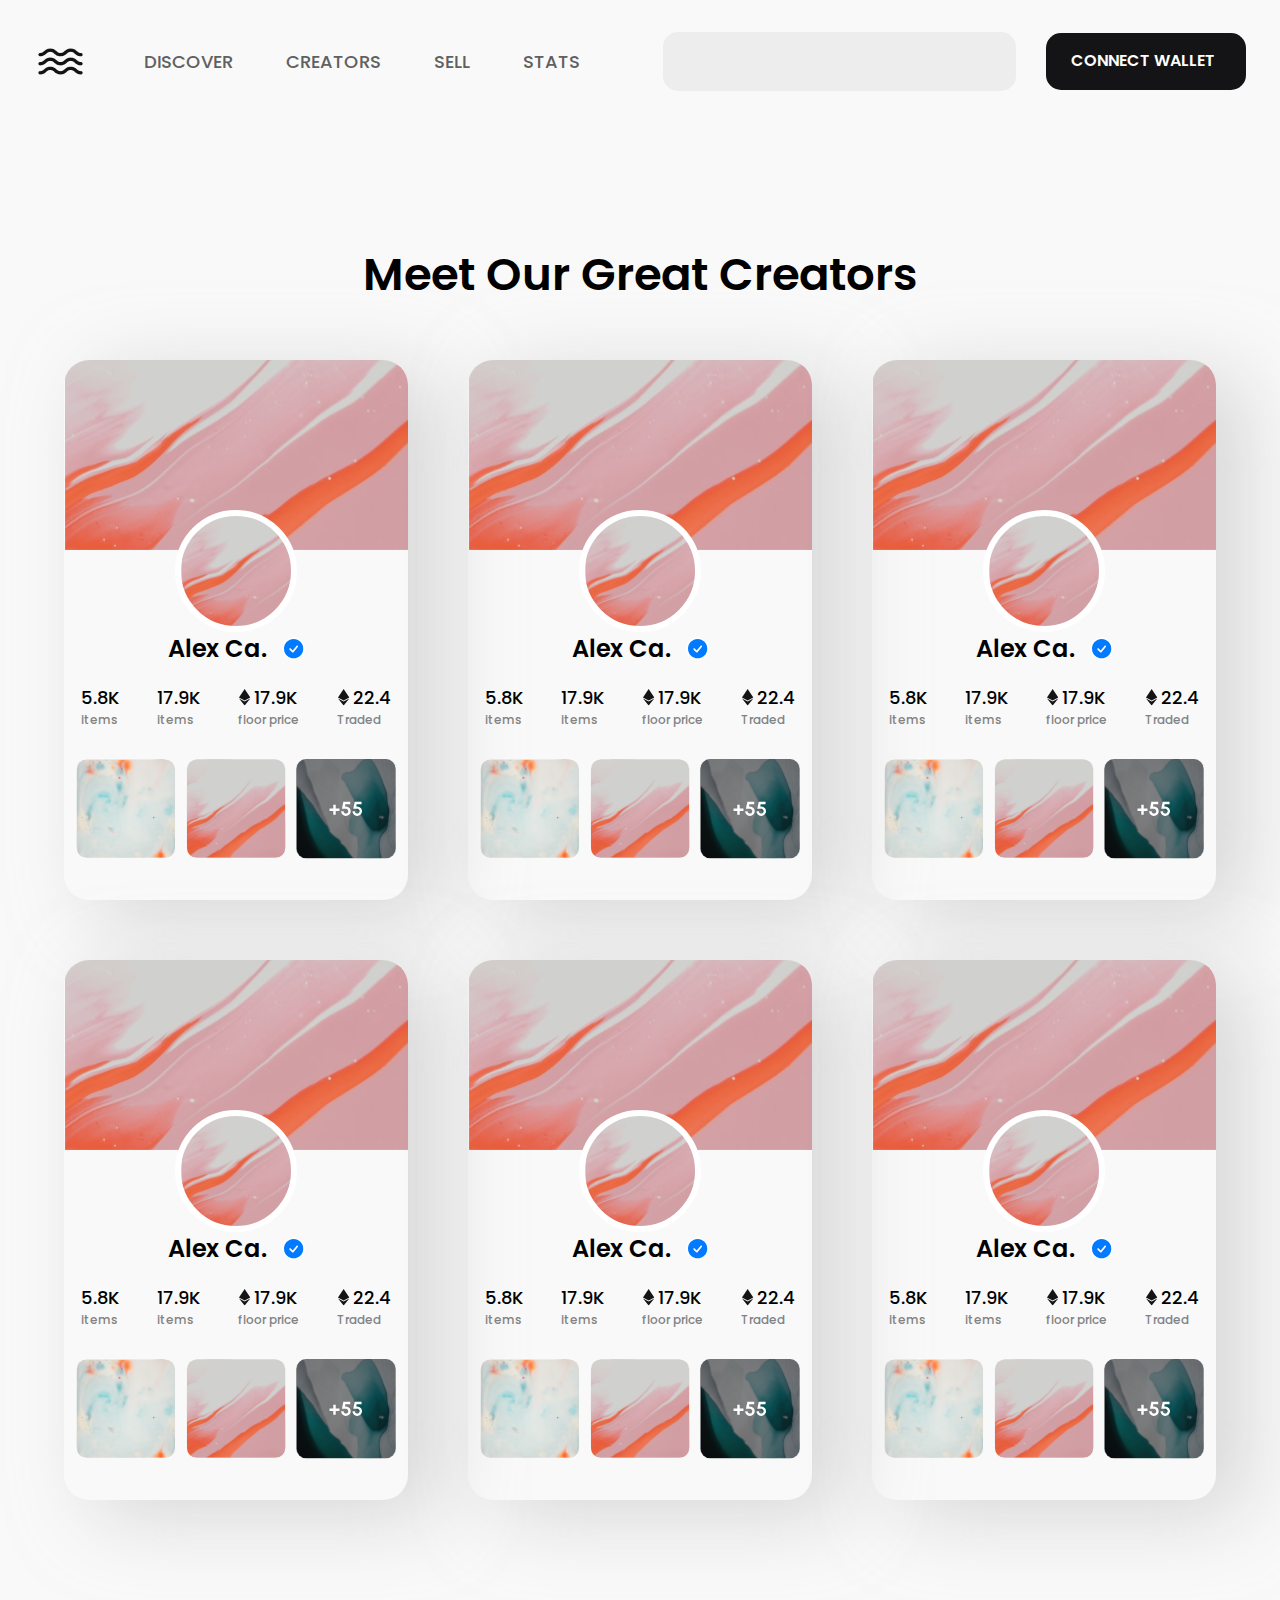
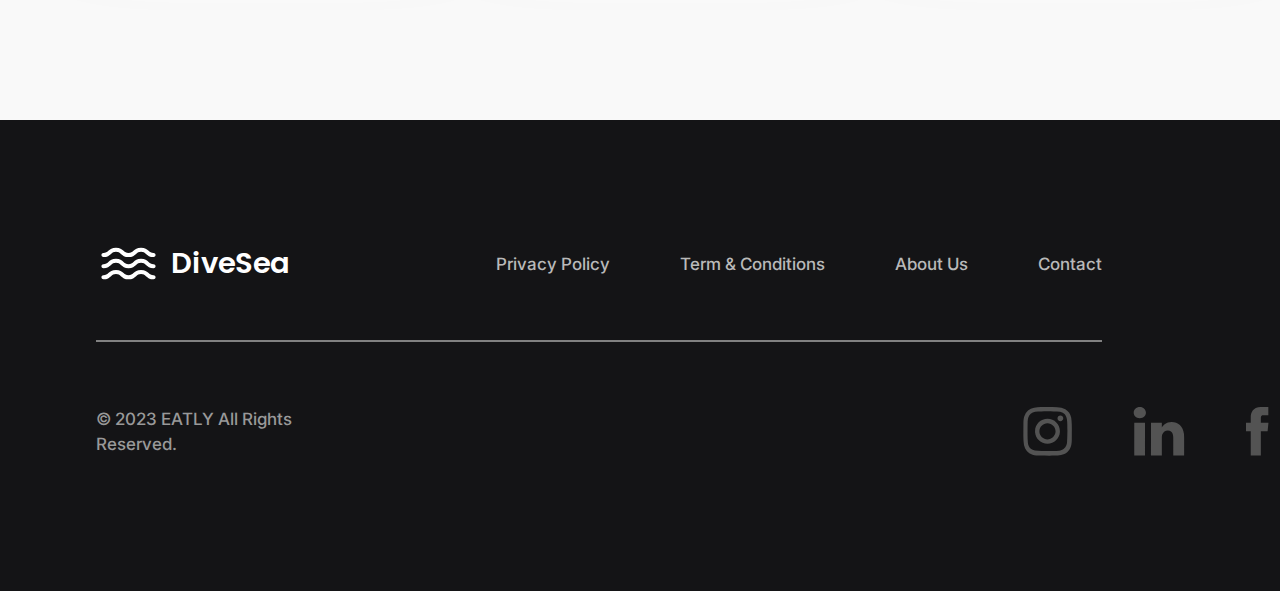
==== Creators.html @ 9a107982 "version-1.1" ====
<!DOCTYPE html>
<html lang="en">
<head>
  <meta charset="UTF-8">
  <meta name="viewport" content="width=device-width, initial-scale=1.0">
  <link rel="stylesheet" href="/style.css">
  <link rel="stylesheet" href="./Creators.css">
  <link rel="stylesheet" href="./normalize.css">

  <link rel="preconnect" href="https://fonts.googleapis.com">
  <link rel="preconnect" href="https://fonts.gstatic.com" crossorigin>
  <link href="https://fonts.googleapis.com/css2?family=DM+Sans:ital,opsz,wght@0,9..40,500;0,9..40,700;1,9..40,400;1,9..40,500;1,9..40,700&family=Dancing+Script:wght@400;600;700&family=Inter:wght@100;200;300;400;500;600;700;800;900&family=Open+Sans:wght@300&family=Oswald:wght@200;300;400;600;700&family=Poppins:ital,wght@0,100;0,200;0,300;0,400;0,500;0,600;0,700;0,800;0,900;1,100;1,200;1,300;1,400;1,500;1,600;1,700;1,800;1,900&family=Public+Sans:ital,wght@0,100;0,200;0,300;0,400;0,500;0,600;0,700;0,800;1,100;1,200;1,300;1,400;1,500;1,600;1,700;1,800&display=swap" rel="stylesheet">
  <title>Creators</title>
</head>

<body>
  <div class="content">
    <div class="head">
      <img src="./img/section-1/Wave.png" alt="logo">
      <p>DiveSea</p>
      <div class="head-menu"></div>
      <div class="head-list">
        <a href="./discover.html" target="_blank">DISCOVER</a>
        <a href="./Creators.html" target="_blank">CREATORS</a>
        <a href="" target="_blank">SELL</a>
        <a href="" target="_blank">STATS</a>
      </div>
      <div class="head-search">
        <div class="block-search">
          <input type="text" >
        </div>
        <a href="">
          <p>CONNECT WALLET</p>
        </a>
      </div>
    </div>
    <div class="main">
      <h1>Meet Our Great Creators</h1>
      <div class="wrapper">
        <div class="profile">
          <div class="background-image"></div>
          <div class="profile-content">
            <div class="profile-avatar"></div>
            <div class="profile-name">
              Alex Ca.
              <img src="./img/creators-img/confirmation.svg" alt="">
            </div>
            <div class="profile-data">
              <div class="profile-data-in">
                <div>5.8K</div>
                <p>items</p>
              </div>
              <div class="profile-data-in">
                <div>17.9K</div>
                <p>items</p>
              </div>
              <div class="profile-data-in">
                <div>
                  <img src="./img/creators-img/diamond.svg" alt="">
                  17.9K
                </div>
                <p>floor price</p>
              </div>
              <div class="profile-data-in">
                <div>
                  <img src="./img/creators-img/diamond.svg" alt="">
                  22.4
                </div>
                <p>Traded</p>
              </div>
            </div>
            <div class="profile-content-img">
              <img src="./img/creators-img/one.svg" alt="">
              <img src="./img/creators-img/two.svg" alt="">
              <img src="./img/creators-img/three.svg" alt="">
            </div>
          </div>
        </div>
        <div class="profile">
          <div class="background-image"></div>
          <div class="profile-content">
            <div class="profile-avatar"></div>
            <div class="profile-name">
              Alex Ca.
              <img src="./img/creators-img/confirmation.svg" alt="">
            </div>
            <div class="profile-data">
              <div class="profile-data-in">
                <div>5.8K</div>
                <p>items</p>
              </div>
              <div class="profile-data-in">
                <div>17.9K</div>
                <p>items</p>
              </div>
              <div class="profile-data-in">
                <div>
                  <img src="./img/creators-img/diamond.svg" alt="">
                  17.9K
                </div>
                <p>floor price</p>
              </div>
              <div class="profile-data-in">
                <div>
                  <img src="./img/creators-img/diamond.svg" alt="">
                  22.4
                </div>
                <p>Traded</p>
              </div>
            </div>
            <div class="profile-content-img">
              <img src="./img/creators-img/one.svg" alt="">
              <img src="./img/creators-img/two.svg" alt="">
              <img src="./img/creators-img/three.svg" alt="">
            </div>
          </div>
        </div>
        <div class="profile">
          <div class="background-image"></div>
          <div class="profile-content">
            <div class="profile-avatar"></div>
            <div class="profile-name">
              Alex Ca.
              <img src="./img/creators-img/confirmation.svg" alt="">
            </div>
            <div class="profile-data">
              <div class="profile-data-in">
                <div>5.8K</div>
                <p>items</p>
              </div>
              <div class="profile-data-in">
                <div>17.9K</div>
                <p>items</p>
              </div>
              <div class="profile-data-in">
                <div>
                  <img src="./img/creators-img/diamond.svg" alt="">
                  17.9K
                </div>
                <p>floor price</p>
              </div>
              <div class="profile-data-in">
                <div>
                  <img src="./img/creators-img/diamond.svg" alt="">
                  22.4
                </div>
                <p>Traded</p>
              </div>
            </div>
            <div class="profile-content-img">
              <img src="./img/creators-img/one.svg" alt="">
              <img src="./img/creators-img/two.svg" alt="">
              <img src="./img/creators-img/three.svg" alt="">
            </div>
          </div>
        </div>
        <div class="profile">
          <div class="background-image"></div>
          <div class="profile-content">
            <div class="profile-avatar"></div>
            <div class="profile-name">
              Alex Ca.
              <img src="./img/creators-img/confirmation.svg" alt="">
            </div>
            <div class="profile-data">
              <div class="profile-data-in">
                <div>5.8K</div>
                <p>items</p>
              </div>
              <div class="profile-data-in">
                <div>17.9K</div>
                <p>items</p>
              </div>
              <div class="profile-data-in">
                <div>
                  <img src="./img/creators-img/diamond.svg" alt="">
                  17.9K
                </div>
                <p>floor price</p>
              </div>
              <div class="profile-data-in">
                <div>
                  <img src="./img/creators-img/diamond.svg" alt="">
                  22.4
                </div>
                <p>Traded</p>
              </div>
            </div>
            <div class="profile-content-img">
              <img src="./img/creators-img/one.svg" alt="">
              <img src="./img/creators-img/two.svg" alt="">
              <img src="./img/creators-img/three.svg" alt="">
            </div>
          </div>
        </div>
        <div class="profile">
          <div class="background-image"></div>
          <div class="profile-content">
            <div class="profile-avatar"></div>
            <div class="profile-name">
              Alex Ca.
              <img src="./img/creators-img/confirmation.svg" alt="">
            </div>
            <div class="profile-data">
              <div class="profile-data-in">
                <div>5.8K</div>
                <p>items</p>
              </div>
              <div class="profile-data-in">
                <div>17.9K</div>
                <p>items</p>
              </div>
              <div class="profile-data-in">
                <div>
                  <img src="./img/creators-img/diamond.svg" alt="">
                  17.9K
                </div>
                <p>floor price</p>
              </div>
              <div class="profile-data-in">
                <div>
                  <img src="./img/creators-img/diamond.svg" alt="">
                  22.4
                </div>
                <p>Traded</p>
              </div>
            </div>
            <div class="profile-content-img">
              <img src="./img/creators-img/one.svg" alt="">
              <img src="./img/creators-img/two.svg" alt="">
              <img src="./img/creators-img/three.svg" alt="">
            </div>
          </div>
        </div>
        <div class="profile">
          <div class="background-image"></div>
          <div class="profile-content">
            <div class="profile-avatar"></div>
            <div class="profile-name">
              Alex Ca.
              <img src="./img/creators-img/confirmation.svg" alt="">
            </div>
            <div class="profile-data">
              <div class="profile-data-in">
                <div>5.8K</div>
                <p>items</p>
              </div>
              <div class="profile-data-in">
                <div>17.9K</div>
                <p>items</p>
              </div>
              <div class="profile-data-in">
                <div>
                  <img src="./img/creators-img/diamond.svg" alt="">
                  17.9K
                </div>
                <p>floor price</p>
              </div>
              <div class="profile-data-in">
                <div>
                  <img src="./img/creators-img/diamond.svg" alt="">
                  22.4
                </div>
                <p>Traded</p>
              </div>
            </div>
            <div class="profile-content-img">
              <img src="./img/creators-img/one.svg" alt="">
              <img src="./img/creators-img/two.svg" alt="">
              <img src="./img/creators-img/three.svg" alt="">
            </div>
          </div>
        </div>
    </div>
    </div>
  </div>
</body>

<footer>
  <div class="footer">
    <div class="footer-head">
      <div class="logo-name">
        <img src="/img/footer/logo.svg" alt="">
        <p>DiveSea</p>
      </div>
      <div class="footer-contact">
        <p>Privacy Policy</p>
        <p>Term & Conditions</p>
        <p>About Us</p>
        <p>Contact</p>
      </div>
    </div>
    <div class="footer-contacts-two">
      <p>© 2023 EATLY All Rights Reserved.</p>
      <div class="footer-contact-img">
        <img src="./img/footer/instagramm.svg" alt="">
        <img src="./img/footer/in.svg" alt="">
        <img src="./img/footer/facebook.svg" alt="">
        <img src="./img/footer/twitter.svg" alt="">
      </div>
    </div>
  </div>
</footer>
</html>
---- style.css ----
* {
  font-family: 'Inter', sans-serif;
}

.section-1 {
  width: 100%;
  height: 100vh;

  margin: 0px 0px 0px 0px;
}

.head {
  display: flex;
  width: 1251px;
  height: 58px;
  align-items: center;
  justify-content: center;

  margin-top: 32px;
  margin-left: 66px;
}

.head > p {
  display: none;
}

.head-menu {
  display: none;
}

.head > img {
  display: block;
  width: 53px;
  height: 53px;

  margin-right: 57px;
}

.head-list {
  display: flex;
  gap: 53px;
}
.head-list > a {
  display: block;
  font-size: 18px;
  font-weight: 500;
  line-height: 27px;
  text-align: left;
  color:  rgba(96, 96, 96, 1);
  text-decoration: none;
}

.head-search {
  display: flex;
  gap: 30px;
  justify-content: center;
  align-items: center;

  margin-left: 83px;
}

.head-search > .block-search {
  display: block;
}

.head-search input {
  display: block;
  width: 349px;
  height: 57px;

  background-color: rgba(237, 237, 237, 1);
  border-radius: 15px;
  border: 0px;
}

.head-search > a {
  display: flex;
  width: 200px;
  height: 57px;

  align-items: center;
  justify-content: center;
  text-decoration: none;
  background-color: rgba(20, 20, 22, 1);
  border-radius: 15px;
}

.head-search p {
  display: block;
  width: 150px;
  height: 18px;

  font-size: 16px;
  font-weight: 600;
  line-height: 17px;
  text-align: left;
  color:  rgba(255, 255, 255, 1);
}

.hero-text {
  display: flex;
  width: 568px;
  height: 367px;

  flex-direction: column;
  margin-top: 111px;
  margin-left: 97px;
}

.main-line {
  display: block;
  width: 195px;
  height: 2px;
  background-color: rgba(32, 31, 31, 1);
  opacity: 30%;
  margin-bottom: 10px;
}

.main-top {
  display: flex;
  align-items: center;
  gap: 10px;
}

.main-text-top {
  display: none;
}

.hero-text h1 {
  font-family: 'Poppins', sans-serif;
  font-size: 75px;
  font-weight: 600;
  line-height: 90px;
  letter-spacing: -3px;
  text-align: left;
  margin-bottom: 16px;
}

.hero-text > p {
  font-size: 18px;
  font-weight: 400;
  color: rgba(103, 103, 103, 1);
}

.main-button {
  display: flex;
  width: 340px;
  height: 60px;

  gap: 23px;
  margin-top: 45px;
}

.main-button .main-button-1 {
  display: flex;
  width: 179px;
  height: 60px;

  align-items: center;
  justify-content: center;
  text-decoration: none;
  background-color: rgba(20, 20, 22, 1);
  border-radius: 15px;
}

.main-button p {
  color: white;
}

.main-button .main-button-2 {
  display: flex;
  width: 138px;
  height: 60px;

  align-items: center;
  justify-content: center;
  text-decoration: none;
  background-color: white;
  border-radius: 15px;
  border: 1.5px solid black;
}

.main-button-2 p {
  color: black;
}

.features {
  display: flex;
  width: 453px;
  height: 71px;

  flex-direction: column;
  margin-left: 97px;
  margin-top: 82px;
}

.features-1 {
  display: flex;
  text-decoration: row;
  gap: 65px;
}

.features-2{
  display: flex;
  text-decoration: row;
  gap: 123px;
}

.features-1 > p {
  font-family: 'Public Sans', sans-serif;
  font-size: 37px;
  font-weight: 600;
  line-height: 46px;
  text-align: center;
}

.features-2 > p {
  font-size: 12px;
  font-weight: 500;
  line-height: 46px;
  letter-spacing: 0px;
  text-align: center;
  color: rgba(132, 133, 134, 1);
}

.main-body {
  display: flex;
}

.img-main {
  display: block;
  position: relative;
  width: 780px;
  height: 554px;

  margin-top: 100px;
  margin-left: 48px;
}

.img-1,
.img-2,
.point,
.arrow {
  position: absolute;
}

.arrow {
  margin-left: 410px;
  margin-top: 120px;
}

.img-1 {
  display: block;
  width: 391px;
  height: 419px;

  background-image: url(./img/section-1/img-1.png);
  background-position: center;
  background-repeat: no-repeat;
}

.img-2 {
  width: 319px;
  height: 322px;
  right: 0;
  margin-top: 199px;
  z-index: 1;
  background-image: url(./img/section-1/img-2.png);
  background-size: cover;
  overflow-x: hidden;
}

.point {
  right: 0;
  background-image: url(./img/section-1/point.png);
  width: 120px;
  height: 400px;
}

.block-navigator {
  display: flex;
  width: 166px;
  height: 69px;
  position: absolute;

  justify-content: center;
  align-items: center;
  border-radius: 15px;
  background-color: rgba(252, 252, 253, 1);
  box-shadow: 0px 43px 34px rgba(15, 15, 15, 0.12);

  bottom: 0;
  margin-left: 110px;
}

.block-navigator img {
  display: block;
  width: 122px;
  height: 25px;
}

.section-2 {
  display: flex;
  width: 100%;
  height: 100vh;

  align-items: center;
  justify-content: center;
  background: rgba(241, 241, 241, 1);
}

.section-2-body {
  display: flex;
  justify-content: center;
  align-items: center;
  flex-direction: column;
  gap: 100px;
  overflow-x: hidden;
}

.section-2-head {
  font-family: Poppins;
  font-size: 45px;
  font-weight: 600;
  line-height: 27px;
  color: rgba(197, 197, 197, 1);
}

.section-2-blocks {
  display: flex;
  height: auto;

  gap: 40px;
}

.NFT-block {
  display: grid;
  width: 281px;
  height: 403px;

  border-radius: 20px;
  background-color: white;
  box-shadow: 17.77912px 11.80013px 59.00063px 0px rgba(199, 199, 199, 0.60);
}

.NFT-container {
  display: grid;
  width: 90%;
  height: 90%;
  position: relative;

  justify-self: center;
  align-self: center;
  grid-template-rows: 70%;
}

.block-time {
  position: absolute;
  padding: 9px 14px;
  border-radius: 10px;
  background: rgba(28, 29, 32, 0.35);
  box-shadow: 0px 4px 14px 0px rgba(28, 29, 32, 0.08);
  margin-left: 125px;
  margin-top: 10px;
}

.block-time p {
  font-family: Poppins;
  font-size: 14px;
  font-weight: 500;
  color: white;
  white-space: nowrap;
}

.NFT-container > img{
  object-fit: cover;
  max-height: 253px;
  display: block;
  border-radius: 20px;
  width: 100%;
  overflow: hidden;
}

.NFT-container-footer {
  display: grid;
  grid-template-columns: repeat(2, 1fr);
  grid-auto-flow: column;
}

.NFT-container-buttom {
  position: relative;
}

.NFT-container-head {
  font-family: Poppins;
  font-size: 21px;
  font-weight: 600;
  line-height: 30px;
  text-align: left;
  margin-top: 10px;
}

.NFT-container-bid {
  font-family: Poppins;
  font-size: 14px;
  font-weight: 400;
  line-height: 21px;
  letter-spacing: 0.1px;
  text-align: left;
  margin-top: 15px;
  color: rgba(148, 163, 184, 1);
}

.NFT-container-price {
  display: flex;
}

.NFT-container-price p{
  font-family: Poppins;
  font-size: 16px;
  font-weight: 500;
  line-height: 25px;
  text-align: left;
}

.NFT-buttom {
  display: flex;
  width: 100%;
  height: 50px;

  align-items: center;
  justify-content: center;
  text-decoration: none;
  background-color: rgba(20, 20, 22, 1);
  border-radius: 15px;
  bottom: 0;
  position: absolute;
}

.NFT-buttom p{
  font-family: Poppins;
  font-size: 14px;
  font-weight: 600;
  line-height: 21px;
  letter-spacing: 0.1px;
  text-align: left;
  color: rgba(255, 255, 255, 1);
}

.navigator-buttom-2 {
  display: flex;
  width: 166px;
  height: 69px;

  justify-content: center;
  align-items: center;
  border-radius: 15px;
  background-color: rgba(252, 252, 253, 1);
  box-shadow: 0px 43px 34px rgba(15, 15, 15, 0.12);
}

.navigator-buttom-2 img {
  display: block;
  width: 122px;
  height: 25px;
}

.recent-viewed {
  display: flex;
  width: 365px;
  height: 246px;
  flex-shrink: 0;

  position: absolute;
  background-color: white;
  box-shadow: 0px 43px 34px rgba(15, 15, 15, 0.12);
  border-radius: 20px;
  justify-content: center;
  align-items: center;

  margin-left:800px;
  margin-top: 866px;
}

.recent-viewed-body {
  display: block;
  width: 90%;
  height: 85%;
}

.recent-viewed-body p {
  font-family: Poppins;
  font-size: 21px;
  font-style: normal;
  font-weight: 600;
  line-height: 135%;
  letter-spacing: 0.2px;
}

.recent-viewed-profile-1-block {
  display: flex;
  align-items: center;
  gap: 22px;
  margin-top: 27px;
}

.recent-viewed-profile-name p {
  color: #141416;
  font-family: Poppins;
  font-size: 15.364px;
  font-style: normal;
  font-weight: 500;
  line-height: 140%;
}

.recent-viewed-profile-name span {
  color: #64748B;
  font-family: Poppins;
  font-size: 12.483px;
  font-style: normal;
  font-weight: 400;
  line-height: 150%;
}

.recent-viewed-profile {
  display: flex;
  flex-direction: column;
}

.recent-viewed-profile-img-1 {
  display: block;
  background-image:url(./img/section-2/img-one.svg);
  width: 50px;
  height: 50px;
  border-radius: 50%;
  background-size: 56px 54px;
}

.recent-viewed-profile-img-1 img {
  margin-top: 32px;
  margin-left: 30px;
}

.recent-viewed-profile-img-2 {
  display: block;
  background-image:url(./img/section-2/img-five.svg);
  width: 50px;
  height: 50px;
  border-radius: 50%;
  background-size: 49px 67px;
}

.recent-viewed-profile-img-2 img {
  margin-top: 32px;
  margin-left: 30px;
}

.recent-viewed-profile-1-price {
  width: 70px;
  height: 60px;
  margin-left: auto;
}

.recent-viewed-profile-1-price p {
  color: #10C352;
  font-family: Poppins;
  font-size: 13.443px;
  font-style: normal;
  font-weight: 400;
  line-height: 150%;
  margin-left: 12px;
}

.profile-1-price-block {
  display: flex;
  justify-content: center;
}

.profile-1-price-block span {
  color: #141416;
  font-family: Poppins;
  font-size: 15.364px;
  font-style: normal;
  font-weight: 600;
  line-height: 140%;
}

.section-3 {
  display: flex;
  justify-content: center;
  align-items: center;
  flex-direction: column;
  width: 100%;
  height: 100vh;
  background: rgba(249, 249, 249, 1);
}

.section-3-block {
  display: flex;
  width: 86%;
  height: 900px;

  justify-content: center;
  align-items: center;
  flex-direction: column;
  gap: 90px;
  margin-top: 200px;
}

.section-3-head {
  font-family: Poppins;
  font-size: 45px;
  font-weight: 600;
  line-height: 45px;
  margin-top: 500px;
}

.section-3 table {
  width: 86%;
}

.one-column {
  width: 33%;
}

.profile-table {
  display: flex;
  gap: 25px;
  margin-top: 50px;
}

.profile-table  p {
  color: #141416;
  font-family: Poppins;
  font-size: 28px;
  font-style: normal;
  font-weight: 500;
  line-height: 140%;
}

.profile-table  span {
  color: #64748B;
  font-family: Poppins;
  font-size: 22px;
  font-style: normal;
  font-weight: 400;
  line-height: 150%; /* 34.143px */
}

.profile-table-img-1 {
  width: 70px;
  height: 70px;
  border-radius: 50%;
  background-image: url(./img/section-2/img-one.svg);
  background-repeat: no-repeat;
  background-size: cover;
}

.profile-table-img-2 {
  width: 70px;
  height: 70px;
  border-radius: 50%;
  background-image: url(./img/section-2/img-five.svg);
  background-repeat: no-repeat;
  background-size: cover;
}

table td {
  height: 110px;
}

.table-two {
  display: none;
}

table th {
  font-family: Poppins;
  font-size: 22px;
  font-weight: 500;
  line-height: 29px;
  letter-spacing: 0.01em;
  text-align: left;
  color: rgba(147, 152, 154, 1);
}

.eth-size {
  display: flex;
  align-items: center;
}

.eth-size > img {
  width: 31px;
  height: 31px;
}

.eth-size > span {
  color: #141416;
  font-family: Poppins;
  font-size: 24px;
  font-style: normal;
  font-weight: 600;
  line-height: 140%;
}

.eth-size-1 img{
  max-width: 60px;
}

.persent-size > p {
  color: #10C352;
  font-family: Poppins;
  font-size: 22px;
  font-style: normal;
  font-weight: 500;
  line-height: 130%;
}

.text-size {
  font-family: Poppins;
  font-size: 18px;
  font-weight: 600;
  line-height: 31px;
  letter-spacing: 0.01em;
  text-align: left;
  color: black;
}

.table-column {
  width: 100px;
}

td {
  border-bottom: 2px solid rgba(235, 233, 233, 1);
}

.section-4 {
  display: flex;
  justify-content: center;
  width: 100%;
  background: rgba(249, 249, 249, 1);
}

.block-marketplace {
  display: flex;
  position: relative;
  flex-direction: column;
  justify-content: center;
  width: 90%;
  justify-content: center;
  border-bottom: 2px solid rgba(203, 203, 203, 1)
}

.block-marketplace-head {
  display: flex;
  justify-content: center;
  font-family: Poppins;
  font-size: 45px;
  font-weight: 600;
  line-height: 27px;
  text-align: left;
  margin-top: 500px;
}

.block-marketplace-head-discover {
  display: flex;
  justify-content: center;
  font-family: Poppins;
  font-size: 45px;
  font-weight: 600;
  line-height: 27px;
  text-align: left;
  margin-top: 170px;
}

.block-marketplace-buttom {
  display: flex;
  justify-content: center;
  flex-direction: row;
  margin-top: 65px;
  gap: 22px;
}

.marketplace-buttom-1 {
  display: flex;
  width: 72px;
  height: 56px;
  flex-direction: row;
  gap: 9px;

  align-items: center;
  justify-content: center;
  text-decoration: none;
  background-color: rgb(252, 252, 252);
  border: 3px solid black;
  border-radius: 15px;
  bottom: 0;
}

.marketplace-buttom-1 p{
  font-family: Manrope;
  font-size: 15px;
  font-weight: 600;
  line-height: 23px;
  letter-spacing: 0.2px;
  text-align: left;
  color: black;
}

.marketplace-buttom-2 img {
  display: block;
  width: auto;
  height: auto;
  margin-left: 20px;
}

.marketplace-buttom-2 {
  display: flex;
  height: 56px;
  gap: 9px;

  align-items: center;
  justify-content: center;
  text-decoration: none;
  background-color: rgb(252, 252, 252);
  border: 3px solid black;
  border-radius: 15px;
  bottom: 0;
}

.marketplace-buttom-2 p{
  font-family: Manrope;
  font-size: 15px;
  font-weight: 600;
  line-height: 23px;
  letter-spacing: 0.2px;
  text-align: left;
  color: black;
  padding: 16px 16px 16px 0px;
}

.marketplace-buttom-3 {
  display: flex;
  height: 56px;
  gap: 9px;

  align-items: center;
  justify-content: center;
  text-decoration: none;
  background-color: rgb(252, 252, 252);
  border: 3px solid black;
  border-radius: 15px;
  color: black;
  bottom: 0;
}

.marketplace-buttom-3 p{
  font-family: Manrope;
  font-size: 15px;
  font-weight: 600;
  line-height: 23px;
  letter-spacing: 0.2px;
  text-align: left;
  padding: 16px 16px 16px 0px;
}

.marketplace-buttom-3 img {
  display: block;
  width: auto;
  height: auto;
  margin-left: 20px;
}

.marketplace-buttom-4 {
  display: flex;
  height: 56px;
  gap: 9px;

  align-items: center;
  justify-content: center;
  text-decoration: none;
  background-color: rgb(252, 252, 252);
  border: 3px solid black;
  border-radius: 15px;
  bottom: 0;
}

.marketplace-buttom-4 p{
  font-family: Manrope;
  font-size: 15px;
  font-weight: 600;
  line-height: 23px;
  letter-spacing: 0.2px;
  text-align: left;
  color: black;
  padding: 16px 25px 16px 0px;
}

.marketplace-buttom-4 img {
  display: block;
  width: auto;
  height: auto;
  margin-left: 20px;
}

.marketplace-card {
  display: flex;
  justify-content: space-between;
  margin-top: 100px;
}

.explore_all {
  display: flex;
  height: auto;
  width: 120px;

  align-items: center;
  text-decoration: none;

  margin-top: 70px;
  margin-bottom: 80px;
  gap: 16px;
  margin-left: auto;
}

.explore_all p {
  font-family: Poppins;
  font-size: 18px;
  font-weight: 500;
  line-height: 40px;
  text-align: right;
  color:  rgba(172, 173, 185, 1);
}

.explore_all img {
  display: block;
  width: auto;
  height: 14px;
}

.section-5 {
  display: flex;
  justify-content: center;
  width: 100%;
  height: 150vh;
  background: rgba(249, 249, 249, 1);
  justify-content: center;
  flex-direction: column;
}

.section-5-list {
  display: flex;
  height: auto;
  width: auto;
  flex-direction: column;
  margin-left: 70px;
}

.section-5-list-head {
  margin-top: 116px;
  margin-bottom: 45px;
}

.section-5-list-head p {
  font-family: Poppins;
  font-size: 45px;
  font-weight: 600;
  line-height: 54px;
  text-align: left;
  color: rgba(197, 197, 197, 1);
}

.section-5-list-head span {
  font-family: Poppins;
  font-size: 45px;
  font-weight: 700;
  line-height: 54px;
  text-align: left;
}

.section-5-list-body ul {
  padding: 0px;
}

.section-5-list-body li {
  font-family: Poppins;
  font-size: 16px;
  font-style: normal;
  font-weight: 400;
  line-height: 32px;
  background-image: url(./img/section-5/list-icon.svg);
  background-repeat: no-repeat;
  background-position: 0;
  list-style-type: none;

  padding-left: 30px;
  margin-top: 12px;
}

.section-5-button {
  display: flex;
  width: 179px;
  height: 60px;

  align-items: center;
  justify-content: center;
  text-decoration: none;
  background-color: rgba(20, 20, 22, 1);
  border-radius: 15px;

  gap: 10px;
  margin-top: 70px;
}

.section-5-button p {
  color: white;
  text-align: center;
  font-family: Poppins;
  font-size: 15px;
  font-style: normal;
  font-weight: 500;
}

.section-5-button img {
  color: white;
  width: auto;
  height: auto;
}

.section-5-content {
  display: flex;
  width:  100%;
  height: auto;
}

.section-5-bloks {
  display: flex;
  position: relative;
  width: 55%;
  height: 80%;
  margin-top: 116px;
  margin-left: 100px;
}

.recent-viewed-1 {
  display: flex;
  width: 365px;
  height: 246px;

  background-color: rgba(255, 255, 255, 1);
  box-shadow: 0px 43px 34px rgba(15, 15, 15, 0.12);
  border-radius: 20px;
  justify-content: center;
  align-items: center;
  z-index: 1;

  margin-top: auto;
}

.section-5-bloks-center {
  display: flex;
  width: 40%;
  height: 80%;
  justify-content: center;
  align-items: center;

  position: absolute;
  background-color: rgba(255, 255, 255, 1);
  border-radius: 20px;
  z-index: 0;
  margin-left: 30%;
  margin-top: 50px;
  border-radius: 14.119px;
  box-shadow: 9px 9px 44px 0px rgba(20, 20, 22, 0.10);
}

.section-5-bloks-little {
  display: block;
  width: 325px;
  height: 75px;
  flex-shrink: 0;

  background-color: rgba(255, 255, 255, 1);
  border-radius: 20px;
  box-shadow: 9px 9px 44px 0px rgba(20, 20, 22, 0.10);
  z-index: 2;
  margin-left: 40px;
  padding: 12px;
}

.section-5-little-inside {
  display: flex;
  width: auto;
  height: auto;
  align-items: center;
}

.section-5-img-little {
  display: block;
  background-image:url(./img/section-2/img-two.svg);
  width: 40px;
  height: 40px;
  border-radius: 50%;
  background-size: 56px 54px;
  margin-right: 10px;
  margin-bottom: 10px;
}

.section-5-img-little img {
  margin-left: 30px;
}

.section-5-point {
  display: block;
  width: 8px;
  height: 8px;
  border-radius: 50%;
  background-color: black;
  margin-top: 19px;
  margin-right: 12px;
}

.section-5-block-right {
  display: block;
  height:60px;
  width: 60px;
  background-image: url(./img/section-2/img-two.svg);
  background-size: cover;
  border-radius: 15px;
  margin-left: auto;
}

.section-5-img {
  display: flex;
  height: auto;
  width: auto;
  justify-content: center;
}

.section-5-text {
  display: flex;
  height: auto;
  width: auto;
  flex-direction: column;
}

.section-5-text p {
  color: #141416;
  font-family: Poppins;
  font-size: 11.393px;
  font-style: normal;
  font-weight: 600;
  line-height: 18.988px;
}

.section-5-text span {
  color: #949494;
  font-family: Poppins;
  font-size: 11.393px;
  font-style: normal;
  font-weight: 400;
  line-height: 18.988px;
}

.section-5-text-one {
  display: flex;
  gap: 6px;
}

.section-5-text-one p {
  color: #949494;
  font-family: Poppins;
  font-size: 13px;
  font-style: normal;
  font-weight: 500;
  line-height: 22.785px;
}

.section-5-bloks-container{
  display: flex;
  width: 85%;
  height: 90%;
  flex-direction: column;
  justify-content: space-between;
}

.section-5-bloks-container > p {
  font-family: Poppins;
  font-size: 18.532px;
  font-style: normal;
  font-weight: 600;
  line-height: 135%;
  letter-spacing: 0.176px;
}

.container-profile-1 {
  display: flex;
  width: 100%;
  height: auto;
  align-items: center;
}

.container-profile-2 {
  display: flex;
  width: 100%;
  height: auto;
  align-items: center;
}

.container-profile-3 {
  display: flex;
  width: 100%;
  height: auto;
  align-items: center;
}

.container-profile-4 {
  display: flex;
  width: 100%;
  height: auto;
  align-items: center;
}

.container-profile-5 {
  display: flex;
  width: 100%;
  height: auto;
  align-items: center;
}

.container-profile-6 {
  display: flex;
  width: 100%;
  height: auto;
  align-items: center;
}

.container-profile-name-1 > p {
  font-family: Poppins;
  font-size: 14px;
  font-style: normal;
  font-weight: 500;
  line-height: 24px; /* 171.429% */
}

.container-profile-name-1 > span{
  color: var(--neutrals-4, #777E90);
  font-family: Poppins;
  font-size: 12px;
  font-style: normal;
  font-weight: 400;
  line-height: 20px;
}

.container-profile-name-2 > p {
  font-family: Poppins;
  font-size: 14px;
  font-style: normal;
  font-weight: 500;
  line-height: 24px; /* 171.429% */
}

.container-profile-name-2 > span{
  color: var(--neutrals-4, #777E90);
  font-family: Poppins;
  font-size: 12px;
  font-style: normal;
  font-weight: 400;
  line-height: 20px;
}

.container-profile-name-3 > p {
  font-family: Poppins;
  font-size: 14px;
  font-style: normal;
  font-weight: 500;
  line-height: 24px; /* 171.429% */
}

.container-profile-name-3 > span{
  color: var(--neutrals-4, #777E90);
  font-family: Poppins;
  font-size: 12px;
  font-style: normal;
  font-weight: 400;
  line-height: 20px;
}

.container-profile-name-4 > p {
  font-family: Poppins;
  font-size: 14px;
  font-style: normal;
  font-weight: 500;
  line-height: 24px; /* 171.429% */
}

.container-profile-name-4 > span{
  color: var(--neutrals-4, #777E90);
  font-family: Poppins;
  font-size: 12px;
  font-style: normal;
  font-weight: 400;
  line-height: 20px;
}

.container-profile-img-1 {
  display: block;
  background-image:url(./img/section-2/img-one.svg);
  width: 50px;
  height: 50px;
  border-radius: 50%;
  background-size: 56px 54px;
  margin-right: 10px;
}

.container-profile-img-1 img {
  margin-left: 30px;
}

.container-profile-img-2 {
  display: block;
  background-image:url(./img/section-2/img-five.svg);
  width: 50px;
  height: 50px;
  border-radius: 50%;
  background-size: 49px 67px;
  margin-right: 10px;
}

.container-profile-img-2 img {
  margin-left: 30px;
}

.container-profile-img-3 {
  display: block;
  background-image:url(./img/section-2/img-two.svg);
  width: 50px;
  height: 50px;
  border-radius: 50%;
  background-size: 56px 54px;
  margin-right: 10px;
}

.container-profile-img-3 img {
  margin-left: 30px;
}

.container-profile-img-4 {
  display: block;
  background-image:url(./img/section-2/img-three.svg);
  width: 50px;
  height: 50px;
  border-radius: 50%;
  background-size: 56px 54px;
  margin-right: 10px;
}

.container-profile-img-4 img {
  margin-left: 30px;
}

.container-profile-button {
  display: flex;
  height: auto;
  width: auto;
  justify-content: center;
  align-items: center;
  border-radius: 7px;
  border: 2px solid var(--neutrals-6, #E6E8EC);
  margin-left: auto;
  padding: 6px 14px;
}

.container-profile-button > p {
  color: var(--neutrals-2, #23262F);
  font-family: DM Sans;
  font-size: 14px;
  text-align: center;
  font-style: normal;
  font-weight: 700;
  line-height: 114.286%;
}

.container-button {
  margin-left: auto;
}

.container-profile-button-un {
  display: flex;
  height: auto;
  width: auto;
  justify-content: center;
  align-items: center;
  border-radius: 7px;
  border: 2px solid var(--neutrals-6, #E6E8EC);
  margin-left: auto;
  padding: 6px 14px;
  background-color: rgba(230, 232, 236, 1);
}

.container-profile-button-un > p {
  color: var(--neutrals-2, #23262F);
  font-family: DM Sans;
  font-size: 14px;
  text-align: center;
  font-style: normal;
  font-weight: 700;
  line-height: 114.286%;
}

.section-5-block-bottom {
  display: flex;
  background-color: #141416;
  width: 90%;
  height: 311px;
  border-radius: 30px;
  margin-top: 180px;
}

.section-5-button-text {
  margin-left: 66px;
}

.section-5-button-text > p {
  color: var(--white-01, #FFF);
  font-family: Poppins;
  font-size: 45px;
  font-style: normal;
  font-weight: 600;
  line-height: 130%;
  letter-spacing: 0.45px;
  margin-top: 44px;
}

.section-5-button-text span {
  color: #D4D4D4;
  font-family: Poppins;
  font-size: 20px;
  font-style: normal;
  font-weight: 500;
  line-height: 130%;
  letter-spacing: 0.2px;
  opacity: 0.6;
  margin-top: 12px;
}

.section-5-bottom-button {
  display: flex;
  gap: 30px;
  margin-top: 50px;
}

.section-5-button-one {
  display: flex;
  width: auto;
  height: auto;

  align-items: center;
  justify-content: center;
  text-decoration: none;
  background-color: rgb(252, 252, 252);
  border-radius: 13px;
  padding: 19px 25px;
}

.section-5-button-one > p {
  color: #141416;
  font-family: Poppins;
  font-size: 14px;
  font-style: normal;
  font-weight: 600;
  line-height: 18px;
  letter-spacing: 0.14px;
}

.section-5-button-two {
  display: flex;
  width: auto;
  height: auto;

  align-items: center;
  justify-content: center;
  text-decoration: none;
  background-color:  #141416;
  border: 2px solid rgb(252, 252, 252);
  border-radius: 13px;
  padding: 19px 25px;
}

.section-5-button-two > p {
  color: rgb(252, 252, 252);
  font-family: Poppins;
  font-size: 14px;
  font-style: normal;
  font-weight: 600;
  line-height: 18px;
  letter-spacing: 0.14px;
}

.section-5-bottom-img {
  display: block;
  width: 390px;
  height: 264px;
  background-image: url(./img/section-5/buttom-img.svg);
  background-repeat: no-repeat;
  margin-top: 25px;
  margin-left: auto;
  filter: drop-shadow(0 0 15px white);
  margin-right: 20px;
}

.section-5-bottom {
  display: flex;
  justify-content: center;
}

.footer {
  display: block;
  height: 40vh;
  background: #141416;
  margin-top: 160px;
  padding-top: 111px;
  padding-left: 96px;
}

.logo-name {
  display: flex;
  align-items: center;
  gap: 10px;
  padding-bottom: 44px;
}

.logo-name p {
  color: #FFF;
  font-family: Poppins;
  font-size: 29px;
  font-style: normal;
  font-weight: 600;
  line-height: 130%; /* 38.899px */
}

.footer-contact {
  display: flex;
  align-items: center;
  gap: 70px;
  width: 100%;
  justify-content: end;
  padding-bottom: 44px
}

.footer-contact p {
  color: #B9B9B9;
  font-family: Inter;
  font-size: 17px;
  font-style: normal;
  font-weight: 500;
  line-height: 26px; /* 150% */
  text-transform: capitalize;
  white-space: nowrap;
}

.footer-head {
  display: flex;
  width: 85%;
  border-bottom: 2px solid #818181;
}

.footer-contacts-two {
  display: flex;
  gap: 700px;
  margin-top: 65px;
}

.footer-contacts-two p {
  color: #999;
  font-family: Inter;
  font-size: 17px;
  font-style: normal;
  font-weight: 500;
  line-height: 25px; /* 147.059% */
}

.footer-contact-img {
  display: flex;
  gap: 60px;
}

@media (min-width:376px) and (max-width: 1024px) {

  .section-1 {
    height: 80vh;
  }

  .head {
    width: 890px;
    height: 41px;
  }

  .head-list > a {
    font-family: Inter;
    font-size: 13px;
    font-weight: 500;
    line-height: 19px;
    letter-spacing: 0em;
    text-align: left;
  }

  .head-search input {
    width: 247px;
    height: 40px;
  }

  .head-search img {
    width: 12px;
    height: 12px;
  }

  .head > img {
    width: 37px;
    height: 37px;
    margin-right: 40px;
  }

  .head-search > a {
    width: 142px;
    height: 41px;
  }

  .head-search p {
    font-size: 12px;
    font-weight: 600;
    line-height: 17px; /* 150% */
    text-transform: uppercase;
    margin-left: 17px;
  }
  .hero-text {
    margin-left: 70px;
    width: 403px;
  }
  .hero-text h1 {
    font-family: Poppins;
    font-size: 54px;
    font-weight: 600;
    line-height: 120%; /* 64.006px */
  }

  .hero-text > p {
    text-align: justify;
    font-size: 12px;
    width: 354px;
    font-style: normal;
    font-weight: 400;
    line-height: 20px; /* 155.556% */
  }

  .features {
    margin-top:60px;
    margin-left: 68px;
  }

  .features-1 > p {
    font-size: 26px;
    font-weight: 600;
    line-height: 32px;
  }

  .features-2 > p {
    font-size: 8px;
    font-style: normal;
    font-weight: 500;
    line-height: 13px;
  }

  .features-1 {
    gap: 46px;
  }

  .features-2 {
    gap: 89px;
  }

  .main-button .main-button-1 {
    width: 127px;
    height: 42px;
    border-radius: 9px;
  }

  .main {
    width: 510px;
  }

  .main-button  p {
  font-family: Poppins;
  font-size: 12px;
  font-style: normal;
  font-weight: 500;
  }

  .main-button .main-button-2 {
    width: 98px;
    height: 42px;
    border-radius: 9px;
  }

  .img-1 {
    width: 278px;
    height: 280px;
    border-radius: 18px;
  }

  .img-2 {
    background-size: 84% 106%;
    background-position-x: right;
    background-repeat: no-repeat;
    margin-top: 150px;
  }

  .img-main {
    margin-left: 0px;
  }

  .arrow {
    margin-left: 298px;
    margin-top: 60px;
  }

  .arrow > img {
    width: 91px;
    height: 88px;
    background-size: cover;
  }

  .point {
    width: 90px;
    height: 253px;
  }

  .block-navigator {
    width: 120px;
    height: 50px;
    border-radius: 12px;
    margin-left: 70px;
    margin-bottom: 170px;
  }

  .block-navigator img {
    width: 87px;
    height: 17px
  }

  .section-2 {
    height: 90vh;
  }

  .section-2-head {
    font-size: 32px;
  }

  .section-2-body {
    gap: 70px;
  }

  .NFT-block {
    width: 200px;
    height: 286px;
    overflow-x: hidden;
  }

  .block-time {
    padding: 7px 10px;
    margin-left: 88px;
    border-radius: 8px;
  }

  .block-time p {
    font-size: 10px;
  }

  .NFT-container > img {
    max-height: 184px;
  }

  .NFT-container-head {
    font-size: 15px;
  }

  .NFT-container-bid {
    font-size: 10px;
    margin-top: 0px;
  }

  .NFT-container-price {
    align-items: center;
  }

  .NFT-container-price p {
    font-size: 12px;
  }

  .NFT-container-price > img {
    width: 15px;
    height: 15px;
  }

  .NFT-buttom {
    height: 36px;
    border-radius: 9px;
  }

  .NFT-buttom p {
    font-size: 10px;
  }

  .navigator-buttom-2 {
    width: 120px;
    height: 50px;
    border-radius: 12px;
  }

  .navigator-buttom-2 img {
    width: 87px;
    height: 17px
  }

  .recent-viewed {
    width: 260px;
    height: 174px;
    border-radius: 12px;
    margin-left: 620px;
    margin-top: 630px;
  }

  .recent-viewed-body > p {
    font-size: 14px;
  }

  .recent-viewed-profile-1-block {
    margin-top: 0px;
    gap: 15px;
  }

  .recent-viewed-profile-img-1 {
    width: 35px;
    height: 35px;
  }

  .recent-viewed-profile-img-1 img{
    width: 15px;
    height: 15px;
    margin-top: 19px;
    margin-left: 23px;
  }

   .recent-viewed-profile-name > span {
    font-size: 9px;
   }

   .profile-1-price-block {
    align-items: center;
    margin-top: 12px;
   }

   .profile-1-price-block > img {
    width: 15px;
    height: 15px;
   }

   .profile-1-price-block > span {
    font-size: 10px;
   }

   .recent-viewed-profile-2-block {
    margin-top: 7px;
  }

  .recent-viewed-profile-img-2 {
    width: 35px;
    height: 35px;
  }

  .recent-viewed-profile-img-2 img{
    width: 15px;
    height: 15px;
    margin-top: 19px;
    margin-left: 23px;
  }

  .recent-viewed-profile-name > p {
    font-size: 10px;
   }

   .recent-viewed-profile-name > span {
    font-size: 9px;
   }

   .profile-2-price-block {
    align-items: center;
    margin-top: 12px;
   }

   .profile-2-price-block > img {
    width: 15px;
    height: 15px;
   }

   .profile-2-price-block > span {
    font-size: 10px;
   }

   .recent-viewed-profile-1-price > p {
    font-size: 10px;
    margin-top: 5px;
   }

   .section-3-head {
    font-size: 32px;
    margin-top: 0px;
    margin-bottom: 50px;
   }

   table th {
    font-size: 15px;
   }

   .profile-table-img-1,
    .profile-table-img-2 {
    width: 60px;
    height: 60px;
   }

   .profile-table p {
    font-size: 20px;
   }

   .profile-table span {
    font-size: 16px;
   }

   .eth-size > img {
    width: 22px;
    height: 22px;
   }

   .eth-size > span {
    font-size: 17px;
   }

   .persent-size > p {
    font-size: 17px;
   }

   .text-size {
    font-size: 16px;
   }

   table td {
    height: 80px;
   }

   .section-3-block {
    gap: 0px;
   }

   .explore_all {
    margin-top: 30px;
   }

   .explore_all p {
    font-size: 12px;
   }

   .explore_all img {
    height: 10px;
   }

   .block-marketplace-head {
    margin-top: 150px;
    font-size: 32px;
   }

   .block-marketplace-head-discover {
    margin-top: 120px;
    font-size: 32px;
   }

   .block-marketplace-buttom {
    margin-top: 45px;
   }

   .marketplace-buttom-1 {
    width: 51px;
    height: 39px;
    border-radius: 10px;
   }

   .marketplace-buttom-1 p {
    font-size: 11px;
   }

   .marketplace-buttom-2 {
    height: 39px;
    border-radius: 10px;
   }

   .marketplace-buttom-2 img {
    width: 17px;
    height: 17px;
    margin-left: 12px;
   }

   .marketplace-buttom-2 p {
    font-size: 11px;
    padding: 12px 12px 12px 0px;
   }

   .marketplace-buttom-3 {
    height: 39px;
    border-radius: 10px;
   }

   .marketplace-buttom-3 img {
    width: 17px;
    height: 17px;
    margin-left: 12px;
   }

   .marketplace-buttom-3 p {
    font-size: 11px;
    padding: 12px 12px 12px 0px;
   }

   .marketplace-buttom-4 {
    height: 39px;
    border-radius: 10px;
   }

   .marketplace-buttom-4 img {
    width: 17px;
    height: 17px;
    margin-left: 12px;
   }

   .marketplace-buttom-4 p {
    font-size: 11px;
    padding: 12px 12px 12px 0px;
   }

   .marketplace-card {
    margin-top: 79px;
   }

   .section-5-bloks {
    margin-left: 0px;
   }

   .section-5-list-head {
    margin-top: 82px;
    margin-bottom: 30px;
   }

   .section-5-list-head p {
    font-size: 32px;
   }

   .section-5-list-head span {
    font-size: 32px;
    white-space: nowrap;
   }

   .section-5-list-body li {
    background-size: 15px 15px;
    font-size: 11px;
    margin-top: 0px;
   }

   .section-5-button {
    width: 116px;
    height: 41px;
    border-radius: 9px;
    margin-top: 30px;
   }

   .section-5-button p {
    font-size: 10px;
   }

   .section-5-button img {
    width: 15px;
    height: 15px;
   }

   .recent-viewed-1 {
    width: 229px;
    height: 154px;
    border-radius: 10px;
    flex-shrink: 0;
    margin-left: 50px;
    margin-top: 300px;
   }

   .section-5-bloks-container > p {
    font-size: 13px;
   }

   .container-profile-img-1 {
    width: 35px;
    height: 35px;
   }

   .section-5-bloks-center {
    width: 229px;
    height: 362px;
    border-radius: 10px;
   }

   .container-profile-img-1 img {
    width: 15px;
    height: 15px;
    margin-left: 22px;
   }

   .container-profile-img-2 {
    width: 35px;
    height: 35px;
   }

   .container-profile-img-2 img {
    width: 15px;
    height: 15px;
    margin-left: 22px;
   }

   .container-profile-img-3 {
    width: 35px;
    height: 35px;
   }

   .container-profile-img-3 img {
    width: 15px;
    height: 15px;
    margin-left: 22px;
   }

   .container-profile-img-4 {
    width: 35px;
    height: 35px;
   }

   .container-profile-img-4 img {
    width: 15px;
    height: 15px;
    margin-left: 22px;
   }

   .container-profile-name-1 > p {
    font-size: 10px;
    height: 15px;
   }

   .container-profile-name-1 > span {
    font-size: 10px;
   }

   .container-profile-name-2 > p {
    font-size: 10px;
    height: 15px;
   }

   .container-profile-name-2 > span {
    font-size: 10px;
   }

   .container-profile-name-3 > p {
    font-size: 10px;
    height: 15px;
   }

   .container-profile-name-3 > span {
    font-size: 10px;
   }

   .container-profile-button {
    padding: 4px 9px;
    border-radius: 5px;
   }

   .container-profile-button > p {
    font-size: 10px;
   }

   .container-profile-button-un {
    padding: 4px 9px;
    border-radius: 5px;
   }

   .container-profile-button-un > p {
    font-size: 10px;
   }

   .section-5-bloks-little {
    flex-shrink: 0;
    width: 231px;
    height: 60px;
    border-radius: 10px;
    padding: 0px;
    margin-top: 20px;
   }

   .section-5-point {
    width: 6px;
    height: 6px;
    margin-top: 9px;
    margin-left: 8px;
   }

   .section-5-img-little {
    width: 29px;
    height: 29px;
    margin-bottom: 0px;
   }

   .section-5-img-little img {
    width: 12px;
    height: 12px;
    margin-left: 23px;
    margin-bottom: 5px;
   }

   .section-5-text-one {
    margin-top: 4px;
   }

   .section-5-text-one {
    height: 16px;
   }

   .section-5-text-one > p {
    font-size: 9px;
   }

   .section-5-text p {
    font-size: 8px;
   }

   .section-5-text span {
    font-size: 8px;
   }

   .section-5-block-right {
    width: 43px;
    height: 43px;
    margin-right: 9px;
   }

   .section-5-block-bottom {
    height: 211px;
    margin-top: 118px;
   }

   .section-5-button-text > p {
    font-size: 32px;
    margin-top: 30px;
   }

   .section-5-button-text span {
    font-size: 14px;
   }

   .section-5-button-one {
    padding: 14px 18px;
    border-radius: 9px;
   }

   .section-5-button-one > p {
    height: 20px;
   }

   .section-5-button-two {
    border-radius: 9px;
   }

   .section-5-button-two > p {
    height: 20px;
   }

   .section-5-bottom-button {
    margin-top: 33px;
   }

   .section-5-bottom-img {
    width: 262px;
    height: 177px;
    margin-top: 15px;
    margin-right: 22px;
    border-radius: 10px;
    background-size: contain;
    }

    .footer {
      padding-left: 69px;
      padding-top: 65px;
      margin-top: 0px;
      height: 30vh;
      margin-top: 70px;
    }

    .logo-name {
      padding-bottom: 30px;
    }

    .logo-name > img {
      width: 45px;
      height: 45px;
    }

    .logo-name > p {
      font-size: 21px;
    }

    .footer-contacts-two {
      gap: 390px;
    }

    .footer-contact {
      margin-left: 250px;
      gap: 50px;
    }

    .footer-contact > p {
      font-size: 12px;
      width: auto;
    }

    .footer-contacts-two > p {
      font-size: 12px;
      white-space: nowrap;
    }

    .footer-contact-img > img {
      width: 20px;
      height: 20px;
    }

    .section-5 {
      height: 130vh;
    }

}

@media (max-width: 376px) {

  .section-1 {
    height: 125vh;
  }

  .head {
    margin-left: 0px;
    width: 314px;
    justify-content: flex-start;
    border-bottom: 0.5px solid grey;
    margin-left: 28px;
    padding-bottom: 30px;
  }

  .head > p {
    display: block;
    font-family: Poppins;
    font-size: 21px;
    font-weight: 600;
  }

  .head-list {
    display: none;
  }

  .head > img {
    width: 46px;
    height: 46px;
    margin-right: 7px;
  }

  .head-search {
    display: none;
  }

  .head-menu {
    display: block;
    width: 31px;
    height: 22px;
    background-image: url(./img/section-1/menu.svg);
    background-size: cover;
    margin-left: 140px;
  }

  .hero-text {
    width: 310px;
    margin-left: 30px;
    margin-top: 74px;
    height: auto;
  }

  .hero-text h1 {
    font-size: 48px;
    line-height: 120%;
    text-align: center;
  }

  .hero-text > p {
    font-size: 11px;
    text-align: center;
  }

  .main-line {
    width: 33px;
    margin-top: 7px;
    margin-left: 80px;
  }

  .main-text-top {
    display: block;
    color: rgba(32, 31, 31, 1);
    opacity: 60%;
    font-family: Poppins;
    font-size: 10px;
    font-style: normal;
    font-weight: 600;
    line-height: 120%; /* 11.097px */
    letter-spacing: 1px;
  }

  .main-button {
    margin-left: 25px;
  }

  .main-button .main-button-1 {
    width: 128px;
    height: 47px;
    border-radius: 10px;
  }

  .main-button p {
    font-size: 11px;
  }

  .main-button .main-button-2 {
    width: 99px;
    height: 47px;
    border-radius: 10px;
  }

  .features {
    display: none;
  }

  .img-1 {
    width: 200px;
    height: 210px;
    background-size: contain;
    border-radius: 10px;
    margin-left: 30px;
  }

  .img-2 {
    width: 170px;
    height: 170px;
    background-size: cover;
    margin-top: 85px;
  }

  .img-main {
    margin-left: 0px;
    width: 400px;
    height: 295px;
    margin-top: 70px;

  }

  .main-body {
    display: flex;
    flex-direction: column;
  }

  .point {
    width: 92px;
    height: 210px;
    background-size: contain;
  }

  .arrow {
    margin-top: 30px;
    margin-left: 240px;
  }

  .arrow img {
    width: 58px;
    height: 58px;
  }

  .block-navigator {
    width: 90px;
    height: 36px;
    box-shadow: 0px 12px 20px rgba(15, 15, 15, 0.12);
    border-radius: 10px;
  }

  .block-navigator img {
    width: 65px;
    height: 14px;
  }

  .section-2 {
    height: 100vh;
  }

  .section-2-body {
    gap: 60px;
  }

  .section-2-head {
    font-size: 30px;
  }

  .NFT-block {
    width: 200px;
    height: 284px;
    border-radius: 16px;
  }

  .block-time {
    margin-left: 80px;
  }

  .block-time p {
    font-size: 10px;
  }

  .NFT-container-head {
    font-size: 15px;
  }

  .NFT-container-bid {
    font-size: 10px;
    margin-top: 0px;
  }

  .NFT-container-price {
    align-items: center;
  }

  .NFT-container-price > img {
    width: 15px;
    height: 15px;
  }

  .NFT-container-price p {
    font-size: 11px;
  }

  .NFT-buttom {
    width: auto;
    padding: 6px 13px;
    height: 25px;
    border-radius: 10px;
  }

  .NFT-buttom p {
    font-size: 10px;
    width: 60px;
    text-align: center;
  }

  .navigator-buttom-2 {
    width: 90px;
    height: 36px;
    box-shadow: 0px 12px 20px rgba(15, 15, 15, 0.12);
    border-radius: 10px;
  }

  .section-3 {
    height: 80vh;
  }

  .navigator-buttom-2 > img {
    width: 65px;
    height: 14px;
  }

  .section-3-head {
    font-size: 30px;
    margin-top: 70px;
  }

  .table-one {
    display: none;
  }

  .table-two {
    display: block;
  }

  table th {
    font-size: 14px;
  }

  table td {
    height: 60px;
  }

  .section-3-block {
    gap:30px;
    margin-top: 0px;
  }

  .profile-table {
    margin-top: 20px;
    margin-right: 60px;
  }

  .profile-table p {
    font-size: 15px;
  }

  .profile-table span {
    font-size: 12px;
  }

  .profile-table-img-1 {
    width: 44px;
    height: 44px;
  }

  .profile-table-img-2 {
    width: 44px;
    height: 44px;
  }

  .eth-size > img {
    width: 17px;
    height: 17px;
  }

  .eth-size > span {
    font-size: 15px;
  }

  .column-volume-one > p {
    color: #10C352;
    font-family: Poppins;
    font-size: 13px;
    font-style: normal;
    font-weight: 400;
    line-height: 150%; /* 20.229px */
  }

  .column-volume-two > p {
    color: red;
    font-family: Poppins;
    font-size: 13px;
    font-style: normal;
    font-weight: 400;
    line-height: 150%; /* 20.229px */
  }

  .explore_all {
    margin-left: 0px;
    margin-top: 10px;
  }

  .explore_all > p {
    font-size: 12px;
  }

  .explore_all img {
    width: 10px;
    height: 10px;
  }

  .block-marketplace {
    align-items: center;
  }

  .block-marketplace-head {
    font-size: 30px;
    margin-top: 100px;
    text-align: center;
    width: 190px;
  }

  .block-marketplace-head-discover {
    font-size: 30px;
    margin-top: 100px;
    text-align: center;
    width: 190px;
  }

  .block-marketplace-buttom {
    gap: 14px;
    margin-top: 30px;
  }

  .marketplace-buttom-1 {
    display: none;
  }

  .marketplace-buttom-2 {
    height: 36px;
    border-radius: 8px;
    flex-shrink: 0;
  }

  .marketplace-buttom-2 p {
    padding: 11px 11px 11px 0px;
    font-size: 10px;
  }

  .marketplace-buttom-2 img {
    width: 17px;
    height: 17px;
    margin-left: 11px;
  }

  .marketplace-buttom-3 {
    height: 36px;
    border-radius: 8px;
    flex-shrink: 0;
  }

  .marketplace-buttom-3 p {
    padding: 11px 11px 11px 0px;
    font-size: 10px;
  }

  .marketplace-buttom-3 img {
    width: 17px;
    height: 17px;
    margin-left: 11px;
  }

  .marketplace-buttom-4 {
    height: 36px;
    border-radius: 8px;
    flex-shrink: 0;
  }

  .marketplace-buttom-4 p {
    padding: 11px 11px 11px 0px;
    font-size: 10px;
  }

  .marketplace-buttom-4 img {
    width: 17px;
    height: 17px;
    margin-left: 11px;
  }

  .marketplace-card {
    flex-direction: column;
    gap: 35px;
    margin-top: 75px;
  }

  .marketplace-card {
    flex-direction: column;
    gap: 35px;
    margin-top: 35px;
  }

  .NFT-container > img {
    max-height: 180px;
  }

  .section-5-list-head p {
    font-size: 30px;
    margin-left: 35px;
  }

  .section-5-bloks {
    margin-left: 27px;
    margin-top: 0px
  }

  .section-5-list-head {
    margin-bottom: 0px;
  }

  .section-5-content {
    flex-direction: column;
  }

  .section-5-list {
    align-items: center;
    margin-left: 0px;
  }

  .section-5-list-head span {
    font-size: 30px;
  }

  .section-5-list-body {
    display: none;
  }

  .recent-viewed-1 {
    width: 153px;
    height: 104px;
    flex-shrink: 0;
    border-radius: 6px;
    margin-top: 230px;
  }

  .recent-viewed {
    display: none;
  }

  .recent-viewed-body p {
    font-size: 9px;
  }

  .recent-viewed-profile-img-1 {
    width: 18px;
    height: 18px;
  }

  .recent-viewed-profile-img-1 img {
    width: 9px;
    height: 9px;
    margin-top: 9px;
    margin-left: 11px
  }

  .recent-viewed-profile-1-block {
    margin-top: 0px;
  }

  .profile-1-price-block > img {
    width: 7px;
    height: 7px;
  }

  .profile-1-price-block span {
    font-size: 7px;
  }

  .recent-viewed-profile-name > p {
    font-size: 7px;
    white-space: nowrap;
    height: 7px;
  }

  .recent-viewed-profile-name > span {
    font-size: 7px;
  }

  .recent-viewed-profile-1-price > p {
    font-size: 7px;
  }

  .profile-1-price-block {
    margin-top: 20px;
  }

  .recent-viewed-profile-img-2 {
    width: 18px;
    height: 18px;
  }

  .recent-viewed-profile-img-2 img {
    width: 9px;
    height: 9px;
    margin-top: 9px;
    margin-left: 11px
  }

  .recent-viewed-profile-2-block {
    margin-top: 0px;
  }

  .recent-viewed-profile-1 {
    height: 25px;
  }

  .recent-viewed-profile-2 {
    height: 25px;
    margin-top: 10px;
  }

  .section-5-bloks-center {
    width: 180px;
    height: 250px;
  }

  .section-5-bloks-container > p {
    font-size: 9px;
  }

  .container-profile-img-1{
    width: 23px;
    height: 23px;
  }

  .container-profile-img-2{
    width: 23px;
    height: 23px;
  }

  .container-profile-img-3{
    width: 23px;
    height: 23px;
  }

  .container-profile-img-4{
    width: 23px;
    height: 23px;
  }

  .container-profile-img-1 img {
    width: 10px;
    height: 10px;
    margin-left: 15px;
    margin-bottom: 5px;
  }

  .container-profile-img-2 img {
    width: 10px;
    height: 10px;
    margin-left: 15px;
    margin-bottom: 5px;
  }

  .container-profile-img-3 img {
    width: 10px;
    height: 10px;
    margin-left: 15px;
    margin-bottom: 5px;
  }

  .container-profile-img-4 img {
    width: 10px;
    height: 10px;
    margin-left: 15px;
    margin-bottom: 5px;
  }

  .container-profile-name-1 > p {
    font-size: 9px;
    height: 9px;
  }

  .container-profile-name-1 > span {
    font-size: 7px;
  }

  .container-profile-name-2 > p {
    font-size: 10px;
    height: 9px;
  }

  .container-profile-name-2 > span {
    font-size: 8px;
  }

  .container-profile-button {
    padding: 3px 6px;
    border-radius: 6px;
  }

  .container-profile-button > p {
    font-size: 9px;
  }

  .container-profile-button-un {
    padding: 3px 6px;
    border-radius: 6px;
  }

  .container-profile-button-un > p {
    font-size: 9px;

  }

  .container-profile-1 {
    height: 27px;
  }

  .container-profile-2 {
    height: 27px;
  }

  .container-profile-3 {
    height: 27px;
  }

  .container-profile-4 {
    height: 27px;
  }

  .section-5-point {
    width: 4px;
    height: 4px;
    margin-top: 10px;
  }

  .section-5-bloks-little {
    width: 145px;
    height: 30px;
    border-radius: 6px;
    padding: 6px;
    margin-top: 35px;
    margin-left: 20px;
  }

  .section-5-text-one p {
    font-size: 7px;
    white-space: nowrap;
    height: 11px;
  }

  .section-5-text > p {
    font-size: 7px;
    height: 11px;
  }

  .section-5-text span {
    font-size: 6px;
    white-space: nowrap;
    height: 11px;
  }

  .section-5-img-little {
    width: 20px;
    height: 20px;
    margin-top: 5px;
  }

  .section-5-img-little img {
    width: 8px;
    height: 8px;
    margin-left: 13px;
    margin-bottom: 7px;
    }

    .section-5-block-right {
      width: 30px;
      height: 30px;
      border-radius: 6px;
    }

    .section-5-button {
      position: absolute;
      margin-top: 600px;
    }

    .section-5-block-bottom {
      height: 211px;
      flex-direction: column;
      align-items: center;
    }

    .section-5-button-text {
      margin-left: 0px;
    }

    .section-5-button-text > p {
      font-size: 22px;
      text-align: center;
      margin-top: 22px;
    }

    .section-5-button-text > span {
      font-size: 10px;
      display: block;
      width: 100%;
      text-align: center;
    }

    .section-5-bottom-button {
      margin-top: 25px;
    }

    .section-5-button-one {
      padding: 9px 12px;
      border-radius: 6px;
    }

    .section-5-button-one > p {
      font-size: 14px;
      height: 14px;
    }

    .section-5-button-two {
      padding: 9px 12px;
      border-radius: 6px;
    }

    .section-5-button-two > p {
      font-size: 14px;
      height: 14px;
    }

    .section-5-bottom-img {
      position: absolute;
      width: 252px;
      height: 129px;
      border-radius: 9px;
      background-size: cover;
      background-position: center;
      margin-top: 170px;
      margin-right: 0px;
    }

    .footer {
      padding-left: 27px;
      padding-top: 52px;
      height: auto;
    }

    .logo-name {
      border-bottom: 0px;
    }

    .logo-name > img {
      width: 40px;
      height: 40px;
    }

    .logo-name > p {
      font-size: 20px;
    }

    .footer-contact {
      margin-left: 0px;
      gap: 30px;
      flex-direction: column;
      align-items: flex-start;
      margin-bottom: 10px;
    }

    .footer-contact p {
      font-size: 14px;
    }

    .footer-head {
      display: flex;
      flex-direction: column;
      border-bottom: 2px solid #818181;
      width: auto;
      width: 85%;
    }

    .footer-contacts-two p {
      white-space: nowrap;
      font-size: 14px;
      width: 100%;
      text-align: center;
    }

    .footer-contacts-two {
      margin-top: 28px;
      width: 85%;
      align-items: center;
      gap: 0px;
    }

    .footer-contact-img {
      position: absolute;
      gap: 20px;
      margin-bottom: 624px;
      margin-left: 200px;
    }

    .footer-contact-img > img {
      width: 16px;
      height: 16px;
    }
  }
---- Creators.css ----
* {
  font-family: 'Poppins', sans-serif;
}

.head {
  margin-left: 0px;
}

body {
  width: 100%;
  height: 100vh;

  margin: 0px 0px 0px 0px;
  background: #F9F9F9;
}

.content {
  display: flex;
  flex-direction: column;
  align-items: center;
  gap: 170px;
  margin-bottom: 200px;
}

.main {
  display: flex;
  width: 90%;
  height: 140vh;
  gap: 70px;
  align-items: center;
  flex-direction: column;
}

.main > h1 {
  font-family: Poppins;
  font-size: 45px;
  font-style: normal;
  font-weight: 600;
  line-height: 30px;
}

.wrapper {
  display: grid;
  width: 100%;

  grid-template-columns: repeat(3, 1fr);
  grid-template-rows: repeat(2, 1fr);
  grid-row-gap: 60px;
  grid-column-gap: 60px;
}

.profile {
  display: block;
  width: auto;
  height: 540px;

  border-radius: 25px;
  position: relative;
  box-shadow: 30px 15px 80px 0px rgba(191, 191, 191, 0.60);
}

.background-image {
  width: 100%;
  height: 264px;
  background-image: url(./img/creators-img/background-img.svg);
  background-repeat: no-repeat;
  border-radius: 25px;
  background-size: contain;
  position: absolute;
}

.profile-content {
  display: flex;
  width: 100%;
  height: auto;

  flex-direction: column;
  align-items: center;
  position: relative;
  margin-top: 150px;
}

.profile-avatar {
  width: 110px;
  height: 110px;
  background-image: url(./img/creators-img/background-img.svg);
  background-size: cover;
  border-radius: 50%;
  background-repeat: no-repeat;
  border: 6px solid white;
}

.profile-name {
  display: flex;
  align-items: center;
  gap: 15px;
  font-size: 24px;
  font-style: normal;
  font-weight: 600;
  line-height: 33.609px;
}

.profile-name > img {
  width: 23px;
  height: 23px;
}

.profile-data {
  display: flex;
  gap: 38px;
  margin-top: 18px;
}

.profile-data-in > p {
  font-size: 12px;
  color: rgba(130, 130, 130, 1);
  font-weight: 500;
}

.profile-data-in > div {
  display: flex;
  align-items: center;
  gap: 3px;
  font-size: 18px;
  font-weight: 500;
}

.profile-data-in img {
  width: 13px;
  height: 18px;
}

.profile-content-img {
  display: flex;
  gap: 10px;
  margin-top: 30px;
}

.profile-content-img > img {
  width: 100px;
  height: 100px;
}

@media (min-width:376px) and (max-width: 1024px) {

  .content {
    gap:120px
  }

  .main {
    height: 100vh;
  }

  .main > h1 {
    font-size: 32px;
  }

  .wrapper {
    gap: 40px;
  }

  .profile {
    height: 380px;
    border-radius: 18px;
  }

  .profile-content {
    margin-top: 110px
  }

  .background-image {
    height: 188px;
  }

  .profile-avatar {
    width: 80px;
    height: 80px;
  }

  .profile-data {
    gap: 25px;
  }

  .profile-name {
    font-size: 18px;
  }

  .profile-data-in > div {
    font-size: 13px;
  }

  .profile-data-in > p {
    font-size: 9px;
  }

  .profile-content-img {
    margin-top: 15px;
  }

  .profile-content-img > img {
    width: 70px;
    height: 70px;
  }

}

@media (max-width: 376px) {

  .content {
    gap:75px
  }

  .main {
    height: auto;
  }

  .main > h1 {
    font-size: 30px;
    text-align: center;
  }

  .wrapper {
    grid-template-columns: repeat(1, 1fr);
    width: auto;
    grid-row-gap:30px
  }

  .profile {
    height: 400px;
    max-width: 280px;
    border-radius: 18px;
  }

  .background-image {
    height: 221px;
  }

  .profile-content {
    margin-top: 110px
  }

  .profile-data {
    gap: 25px;
  }

  .background-image {
    height: 188px;
  }

  .profile-avatar {
    width: 80px;
    height: 80px;
  }

  .profile-name {
    font-size: 18px;
  }

  .profile-data-in > div {
    font-size: 13px;
  }

  .profile-data-in > p {
    font-size: 9px;
  }

  .profile-content-img > img {
    width: 70px;
    height: 70px;
  }

  .profile-content-img {
    margin-top: 15px;
    margin-left: 22px;
    margin-right: 22px;
  }

}
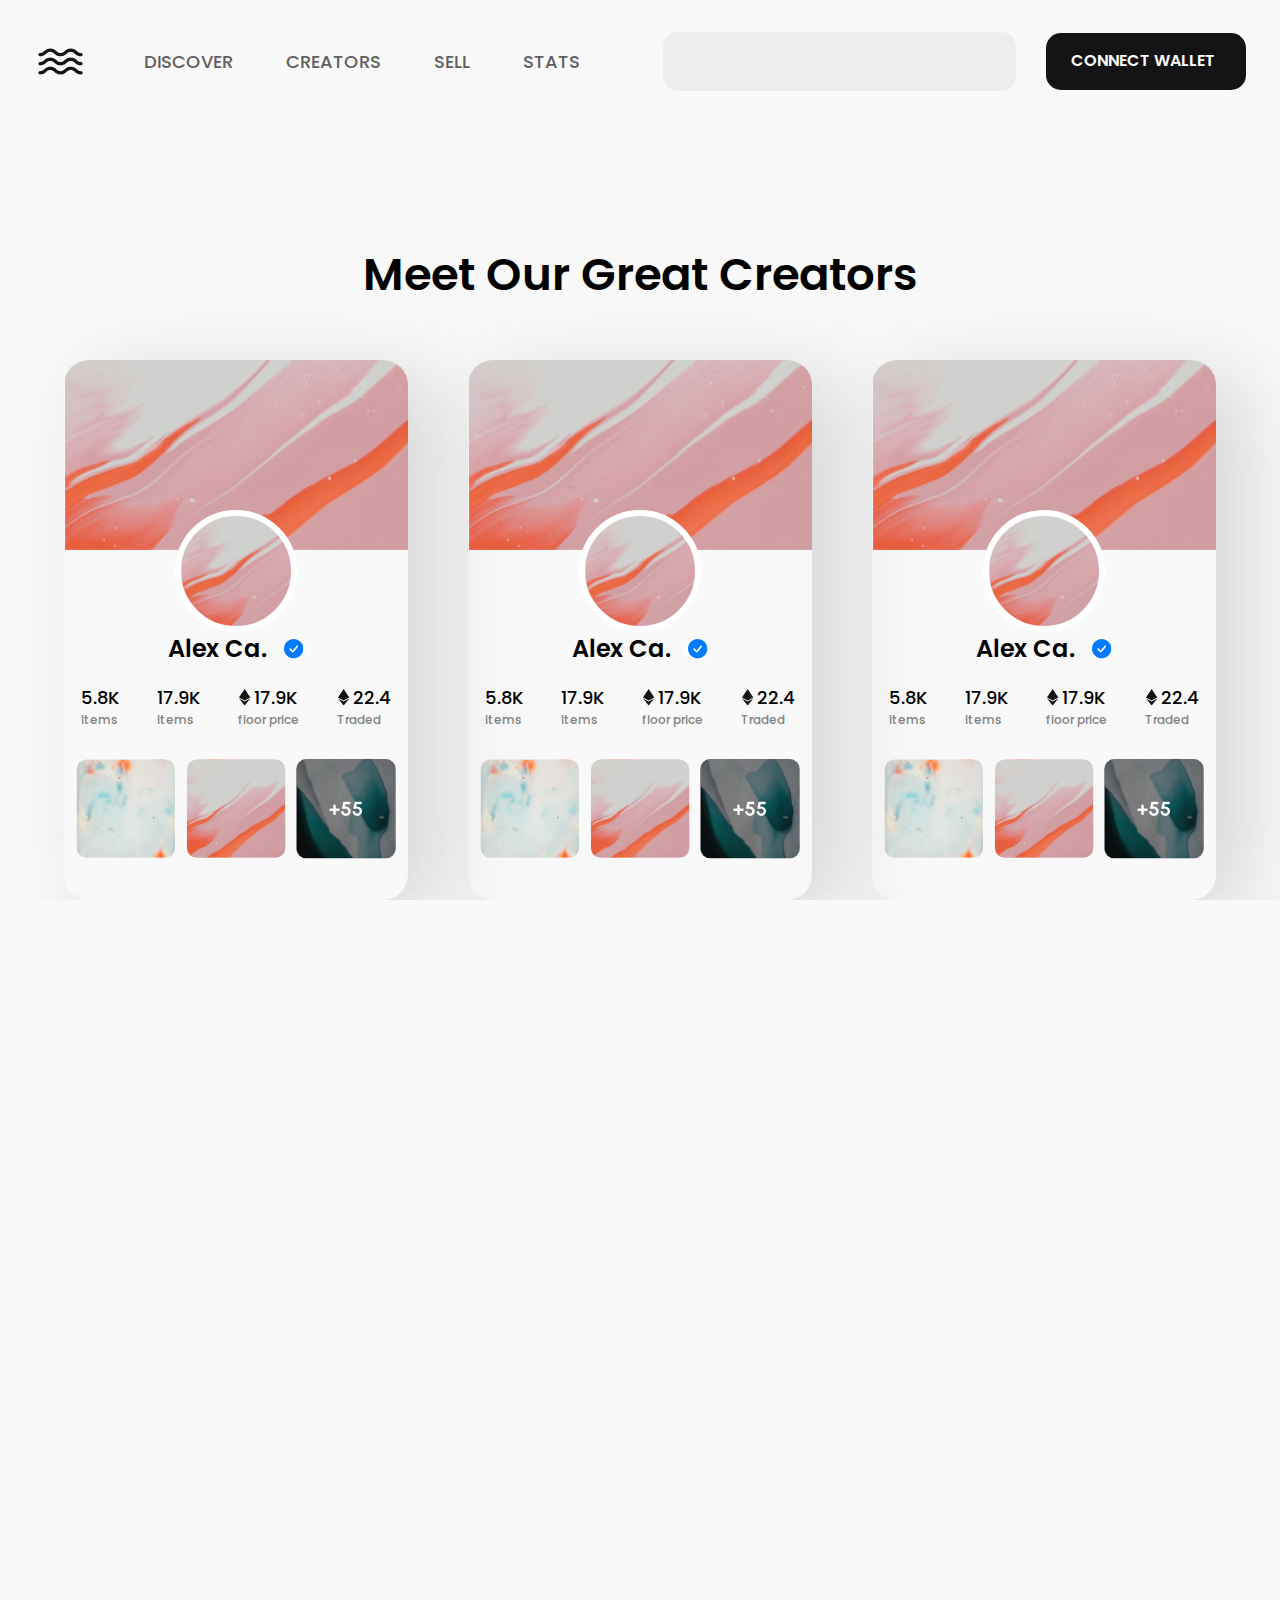
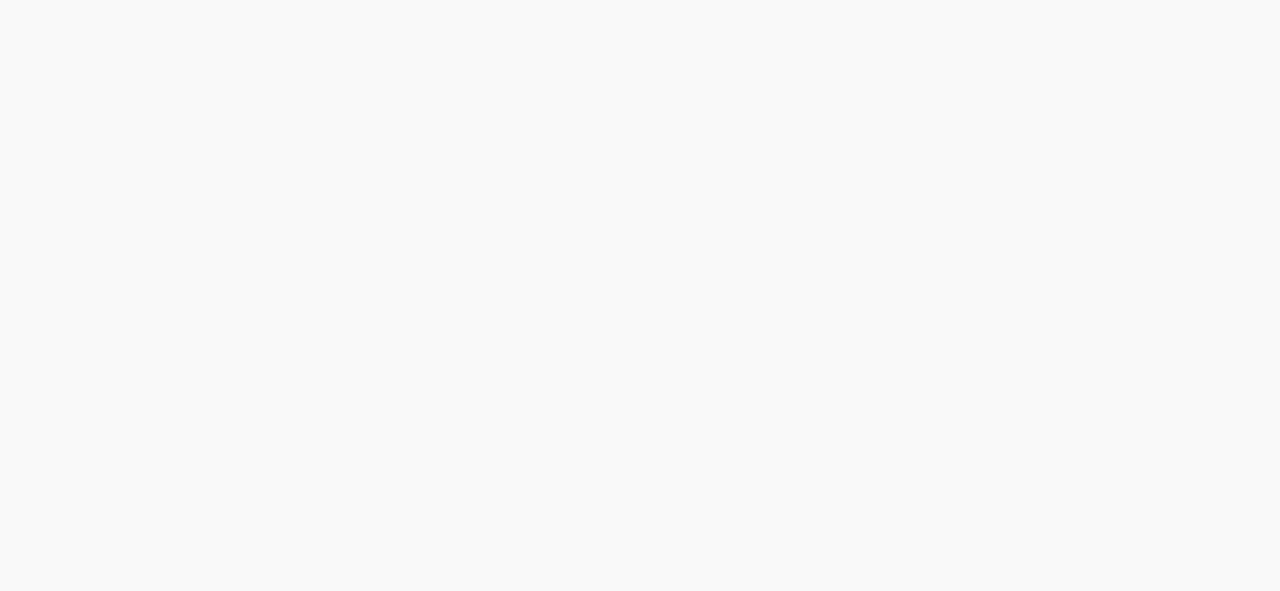
==== commit 1eae7c2c: "project-two- css -> style/ + fix css" ====
--- a/Creators.html
+++ b/Creators.html
@@ -3,9 +3,10 @@
 <head>
   <meta charset="UTF-8">
   <meta name="viewport" content="width=device-width, initial-scale=1.0">
-  <link rel="stylesheet" href="/style.css">
-  <link rel="stylesheet" href="./Creators.css">
-  <link rel="stylesheet" href="./normalize.css">
+
+  <link rel="stylesheet" href="styles/normalize.css">
+  <link rel="stylesheet" href="styles/style.css">
+  <link rel="stylesheet" href="styles/Creators.css">
 
   <link rel="preconnect" href="https://fonts.googleapis.com">
   <link rel="preconnect" href="https://fonts.gstatic.com" crossorigin>
@@ -21,15 +22,15 @@
       <div class="head-menu"></div>
       <div class="head-list">
         <a href="./discover.html" target="_blank">DISCOVER</a>
-        <a href="./Creators.html" target="_blank">CREATORS</a>
-        <a href="" target="_blank">SELL</a>
-        <a href="" target="_blank">STATS</a>
+        <a href="./creators.html" target="_blank">CREATORS</a>
+        <a href="./sell.html" target="_blank">SELL</a>
+        <a href="./stats.html" target="_blank">STATS</a>
       </div>
       <div class="head-search">
         <div class="block-search">
           <input type="text" >
         </div>
-        <a href="">
+        <a href="./wallet.html">
           <p>CONNECT WALLET</p>
         </a>
       </div>
--- a/styles/style.css
+++ b/styles/style.css
@@ -0,0 +1,3020 @@
+* {
+  font-family: Poppins
+}
+
+.section-1 {
+  width: 100%;
+  height: 100vh;
+
+  margin: 0px 0px 0px 0px;
+}
+
+.head {
+  display: flex;
+  width: 1251px;
+  height: 58px;
+  align-items: center;
+  justify-content: center;
+
+  margin-top: 32px;
+  margin-left: 66px;
+}
+
+.head > p {
+  display: none;
+}
+
+.head-menu {
+  display: none;
+}
+
+.head > img {
+  display: block;
+  width: 53px;
+  height: 53px;
+
+  margin-right: 57px;
+}
+
+.head-list {
+  display: flex;
+  gap: 53px;
+}
+
+.head-list > a {
+  display: block;
+  font-size: 18px;
+  font-weight: 500;
+  line-height: 27px;
+  text-align: left;
+  color:  rgba(96, 96, 96, 1);
+  text-decoration: none;
+}
+
+.head-search {
+  display: flex;
+  gap: 30px;
+  justify-content: center;
+  align-items: center;
+
+  margin-left: 83px;
+}
+
+.head-search > .block-search {
+  display: block;
+}
+
+.head-search input {
+  display: block;
+  width: 349px;
+  height: 57px;
+
+  background-color: rgba(237, 237, 237, 1);
+  border-radius: 15px;
+  border: 0px;
+}
+
+.head-search > a {
+  display: flex;
+  width: 200px;
+  height: 57px;
+
+  align-items: center;
+  justify-content: center;
+  text-decoration: none;
+  background-color: rgba(20, 20, 22, 1);
+  border-radius: 15px;
+}
+
+.head-search p {
+  display: block;
+  width: 150px;
+  height: 18px;
+
+  font-size: 16px;
+  font-weight: 600;
+  line-height: 17px;
+  text-align: left;
+  color:  rgba(255, 255, 255, 1);
+}
+
+.hero-text {
+  display: flex;
+  width: 568px;
+  height: 367px;
+
+  flex-direction: column;
+  margin-top: 111px;
+  margin-left: 97px;
+}
+
+.main-line {
+  display: block;
+  width: 195px;
+  height: 2px;
+  background-color: rgba(32, 31, 31, 1);
+  opacity: 30%;
+  margin-bottom: 10px;
+}
+
+.main-top {
+  display: flex;
+  align-items: center;
+  gap: 10px;
+}
+
+.main-text-top {
+  display: none;
+}
+
+.hero-text h1 {
+  font-family: 'Poppins', sans-serif;
+  font-size: 75px;
+  font-weight: 600;
+  line-height: 90px;
+  letter-spacing: -3px;
+  text-align: left;
+  margin-bottom: 16px;
+}
+
+.hero-text > p {
+  font-size: 18px;
+  font-weight: 400;
+  color: rgba(103, 103, 103, 1);
+}
+
+.main-button {
+  display: flex;
+  width: 340px;
+  height: 60px;
+
+  gap: 23px;
+  margin-top: 45px;
+}
+
+.main-button .main-button-1 {
+  display: flex;
+  width: 179px;
+  height: 60px;
+
+  align-items: center;
+  justify-content: center;
+  text-decoration: none;
+  background-color: rgba(20, 20, 22, 1);
+  border-radius: 15px;
+}
+
+.main-button p {
+  color: white;
+}
+
+.main-button .main-button-2 {
+  display: flex;
+  width: 138px;
+  height: 60px;
+
+  align-items: center;
+  justify-content: center;
+  text-decoration: none;
+  background-color: white;
+  border-radius: 15px;
+  border: 1.5px solid black;
+}
+
+.main-button-2 p {
+  color: black;
+}
+
+.features {
+  display: flex;
+  width: 453px;
+  height: 71px;
+
+  flex-direction: column;
+  margin-left: 97px;
+  margin-top: 82px;
+}
+
+.features-1 {
+  display: flex;
+  text-decoration: row;
+  gap: 65px;
+}
+
+.features-2{
+  display: flex;
+  text-decoration: row;
+  gap: 123px;
+}
+
+.features-1 > p {
+  font-family: 'Public Sans', sans-serif;
+  font-size: 37px;
+  font-weight: 600;
+  line-height: 46px;
+  text-align: center;
+}
+
+.features-2 > p {
+  font-size: 12px;
+  font-weight: 500;
+  line-height: 46px;
+  letter-spacing: 0px;
+  text-align: center;
+  color: rgba(132, 133, 134, 1);
+}
+
+.main-body {
+  display: flex;
+  justify-content: space-between;
+}
+
+.img-main {
+  display: block;
+  position: relative;
+  width: 780px;
+  height: 554px;
+
+  margin-top: 100px;
+  margin-left: 48px;
+}
+
+.img-1,
+.img-2,
+.point,
+.arrow {
+  position: absolute;
+}
+
+.arrow {
+  margin-left: 410px;
+  margin-top: 120px;
+}
+
+.img-1 {
+  display: block;
+  width: 391px;
+  height: 419px;
+
+  background-image: url(/img/section-1/img-1.png);
+  background-position: center;
+  background-repeat: no-repeat;
+}
+
+.img-2 {
+  width: 319px;
+  height: 322px;
+  right: 0;
+  margin-top: 199px;
+  z-index: 1;
+  background-image: url(/img/section-1/img-2.png);
+  background-size: cover;
+  overflow-x: hidden;
+}
+
+.point {
+  right: 0;
+  background-image: url(/img/section-1/point.png);
+  width: 120px;
+  height: 400px;
+}
+
+.block-navigator {
+  display: flex;
+  width: 166px;
+  height: 69px;
+  position: absolute;
+
+  justify-content: center;
+  align-items: center;
+  border-radius: 15px;
+  background-color: rgba(252, 252, 253, 1);
+  box-shadow: 0px 43px 34px rgba(15, 15, 15, 0.12);
+
+  bottom: 0;
+  margin-left: 110px;
+}
+
+.block-navigator img {
+  display: block;
+  width: 122px;
+  height: 25px;
+}
+
+.section-2 {
+  display: flex;
+  width: 100%;
+  height: 100vh;
+
+  align-items: center;
+  justify-content: center;
+  background: rgba(241, 241, 241, 1);
+}
+
+.section-2-body {
+  display: flex;
+  justify-content: center;
+  align-items: center;
+  flex-direction: column;
+  gap: 100px;
+  overflow-x: hidden;
+}
+
+.section-2-head {
+  font-size: 45px;
+  font-weight: 600;
+  line-height: 27px;
+  color: rgba(197, 197, 197, 1);
+}
+
+.section-2-blocks {
+  display: flex;
+  height: auto;
+
+  gap: 40px;
+}
+
+.NFT-block {
+  display: grid;
+  width: 281px;
+  height: 403px;
+
+  border-radius: 20px;
+  background-color: white;
+  box-shadow: 17px 11px 59px 0px rgba(199, 199, 199, 0.60);
+}
+
+.NFT-container {
+  display: grid;
+  width: 90%;
+  height: 90%;
+  position: relative;
+
+  justify-self: center;
+  align-self: center;
+  grid-template-rows: 70%;
+}
+
+.block-time {
+  position: absolute;
+  padding: 9px 14px;
+  border-radius: 10px;
+  background: rgba(28, 29, 32, 0.35);
+  box-shadow: 0px 4px 14px 0px rgba(28, 29, 32, 0.08);
+  margin-left: 125px;
+  margin-top: 10px;
+}
+
+.block-time p {
+  font-size: 14px;
+  font-weight: 500;
+  color: white;
+  white-space: nowrap;
+}
+
+.NFT-container > img{
+  object-fit: cover;
+  max-height: 253px;
+  display: block;
+  border-radius: 20px;
+  width: 100%;
+  overflow: hidden;
+}
+
+.NFT-container-footer {
+  display: grid;
+  grid-template-columns: repeat(2, 1fr);
+  grid-auto-flow: column;
+}
+
+.NFT-container-buttom {
+  position: relative;
+}
+
+.NFT-container-head {
+  font-size: 21px;
+  font-weight: 600;
+  line-height: 30px;
+  text-align: left;
+  margin-top: 10px;
+}
+
+.NFT-container-bid {
+  font-size: 14px;
+  font-weight: 400;
+  line-height: 21px;
+  letter-spacing: 0.1px;
+  text-align: left;
+  margin-top: 15px;
+  color: rgba(148, 163, 184, 1);
+}
+
+.NFT-container-price {
+  display: flex;
+}
+
+.NFT-container-price p{
+  font-size: 16px;
+  font-weight: 500;
+  line-height: 25px;
+  text-align: left;
+}
+
+.NFT-buttom {
+  display: flex;
+  width: 100%;
+  height: 50px;
+
+  align-items: center;
+  justify-content: center;
+  text-decoration: none;
+  background-color: rgba(20, 20, 22, 1);
+  border-radius: 15px;
+  bottom: 0;
+  position: absolute;
+}
+
+.NFT-buttom p{
+  font-size: 14px;
+  font-weight: 600;
+  line-height: 21px;
+  letter-spacing: 0.1px;
+  text-align: left;
+  color: rgba(255, 255, 255, 1);
+}
+
+.navigator-buttom-2 {
+  display: flex;
+  width: 166px;
+  height: 69px;
+
+  justify-content: center;
+  align-items: center;
+  border-radius: 15px;
+  background-color: rgba(252, 252, 253, 1);
+  box-shadow: 0px 43px 34px rgba(15, 15, 15, 0.12);
+}
+
+.navigator-buttom-2 img {
+  display: block;
+  width: 122px;
+  height: 25px;
+}
+
+.recent-viewed {
+  display: flex;
+  width: 365px;
+  height: 246px;
+  flex-shrink: 0;
+
+  position: absolute;
+  background-color: white;
+  box-shadow: 0px 43px 34px rgba(15, 15, 15, 0.12);
+  border-radius: 20px;
+  justify-content: center;
+  align-items: center;
+
+  margin-left:800px;
+  margin-top: 866px;
+}
+
+.recent-viewed-body {
+  display: block;
+  width: 90%;
+  height: 85%;
+}
+
+.recent-viewed-body p {
+  font-size: 21px;
+  font-style: normal;
+  font-weight: 600;
+  line-height: 135%;
+  letter-spacing: 0.2px;
+}
+
+.recent-viewed-profile-1-block {
+  display: flex;
+  align-items: center;
+  gap: 22px;
+  margin-top: 27px;
+}
+
+.recent-viewed-profile-name p {
+  color: #141416;
+  font-size: 15px;
+  font-style: normal;
+  font-weight: 500;
+  line-height: 140%;
+}
+
+.recent-viewed-profile-name span {
+  color: #64748B;
+  font-size: 12px;
+  font-style: normal;
+  font-weight: 400;
+  line-height: 150%;
+}
+
+.recent-viewed-profile {
+  display: flex;
+  flex-direction: column;
+}
+
+.recent-viewed-profile-img-1 {
+  display: block;
+  background-image:url(/img/section-2/img-one.svg);
+  width: 50px;
+  height: 50px;
+  border-radius: 50%;
+  background-size: 56px 54px;
+}
+
+.recent-viewed-profile-img-1 img {
+  margin-top: 32px;
+  margin-left: 30px;
+}
+
+.recent-viewed-profile-img-2 {
+  display: block;
+  background-image:url(/img/section-2/img-five.svg);
+  width: 50px;
+  height: 50px;
+  border-radius: 50%;
+  background-size: 49px 67px;
+}
+
+.recent-viewed-profile-img-2 img {
+  margin-top: 32px;
+  margin-left: 30px;
+}
+
+.recent-viewed-profile-1-price {
+  width: 70px;
+  height: 60px;
+  margin-left: auto;
+}
+
+.recent-viewed-profile-1-price p {
+  color: #10C352;
+  font-size: 13px;
+  font-style: normal;
+  font-weight: 400;
+  line-height: 150%;
+  margin-left: 12px;
+}
+
+.profile-1-price-block {
+  display: flex;
+  justify-content: center;
+}
+
+.profile-1-price-block span {
+  color: #141416;
+  font-size: 15px;
+  font-style: normal;
+  font-weight: 600;
+  line-height: 140%;
+}
+
+.section-3 {
+  display: flex;
+  justify-content: center;
+  align-items: center;
+  flex-direction: column;
+  width: 100%;
+  height: 100vh;
+  background: rgba(249, 249, 249, 1);
+}
+
+.section-3-block {
+  display: flex;
+  width: 86%;
+  height: 900px;
+
+  justify-content: center;
+  align-items: center;
+  flex-direction: column;
+  gap: 90px;
+  margin-top: 200px;
+}
+
+.section-3-head {
+  font-size: 45px;
+  font-weight: 600;
+  line-height: 45px;
+  margin-top: 500px;
+}
+
+.section-3 table {
+  width: 86%;
+}
+
+.one-column {
+  width: 33%;
+}
+
+.profile-table {
+  display: flex;
+  gap: 25px;
+  margin-top: 50px;
+}
+
+.profile-table  p {
+  color: #141416;
+  font-size: 28px;
+  font-style: normal;
+  font-weight: 500;
+  line-height: 140%;
+}
+
+.profile-table  span {
+  color: #64748B;
+  font-size: 22px;
+  font-style: normal;
+  font-weight: 400;
+  line-height: 150%; /* 34.143px */
+}
+
+.profile-table-img-1 {
+  width: 70px;
+  height: 70px;
+  border-radius: 50%;
+  background-image: url(/img/section-2/img-one.svg);
+  background-repeat: no-repeat;
+  background-size: cover;
+}
+
+.profile-table-img-2 {
+  width: 70px;
+  height: 70px;
+  border-radius: 50%;
+  background-image: url(/img/section-2/img-five.svg);
+  background-repeat: no-repeat;
+  background-size: cover;
+}
+
+table td {
+  height: 110px;
+}
+
+.table-two {
+  display: none;
+}
+
+table th {
+  font-size: 22px;
+  font-weight: 500;
+  line-height: 29px;
+  letter-spacing: 0.01em;
+  text-align: left;
+  color: rgba(147, 152, 154, 1);
+}
+
+.eth-size {
+  display: flex;
+  align-items: center;
+}
+
+.eth-size > img {
+  width: 31px;
+  height: 31px;
+}
+
+.eth-size > span {
+  color: #141416;
+  font-size: 24px;
+  font-style: normal;
+  font-weight: 600;
+  line-height: 140%;
+}
+
+.eth-size-1 img{
+  max-width: 60px;
+}
+
+.persent-size > p {
+  color: #10C352;
+  font-size: 22px;
+  font-style: normal;
+  font-weight: 500;
+  line-height: 130%;
+}
+
+.text-size {
+  font-size: 18px;
+  font-weight: 600;
+  line-height: 31px;
+  letter-spacing: 0.01em;
+  text-align: left;
+  color: black;
+}
+
+.table-column {
+  width: 100px;
+}
+
+td {
+  border-bottom: 2px solid rgba(235, 233, 233, 1);
+}
+
+.section-4 {
+  display: flex;
+  justify-content: center;
+  width: 100%;
+  background: rgba(249, 249, 249, 1);
+}
+
+.block-marketplace {
+  display: flex;
+  position: relative;
+  flex-direction: column;
+  justify-content: center;
+  width: 90%;
+  justify-content: center;
+  border-bottom: 2px solid rgba(203, 203, 203, 1)
+}
+
+.block-marketplace-head {
+  display: flex;
+  justify-content: center;
+  font-size: 45px;
+  font-weight: 600;
+  line-height: 27px;
+  text-align: left;
+  margin-top: 500px;
+}
+
+.block-marketplace-head-discover {
+  display: flex;
+  justify-content: center;
+  font-size: 45px;
+  font-weight: 600;
+  line-height: 27px;
+  text-align: left;
+  margin-top: 170px;
+}
+
+.block-marketplace-buttom {
+  display: flex;
+  justify-content: center;
+  flex-direction: row;
+  margin-top: 65px;
+  gap: 22px;
+}
+
+.marketplace-buttom-1 {
+  display: flex;
+  width: 72px;
+  height: 56px;
+  flex-direction: row;
+  gap: 9px;
+
+  align-items: center;
+  justify-content: center;
+  text-decoration: none;
+  background-color: rgb(252, 252, 252);
+  border: 3px solid black;
+  border-radius: 15px;
+  bottom: 0;
+}
+
+.marketplace-buttom-1 p{
+  font-family: Manrope;
+  font-size: 15px;
+  font-weight: 600;
+  line-height: 23px;
+  letter-spacing: 0.2px;
+  text-align: left;
+  color: black;
+}
+
+.marketplace-buttom-2 img {
+  display: block;
+  width: auto;
+  height: auto;
+  margin-left: 20px;
+}
+
+.marketplace-buttom-2 {
+  display: flex;
+  height: 56px;
+  gap: 9px;
+
+  align-items: center;
+  justify-content: center;
+  text-decoration: none;
+  background-color: rgb(252, 252, 252);
+  border: 3px solid black;
+  border-radius: 15px;
+  bottom: 0;
+}
+
+.marketplace-buttom-2 p{
+  font-family: Manrope;
+  font-size: 15px;
+  font-weight: 600;
+  line-height: 23px;
+  letter-spacing: 0.2px;
+  text-align: left;
+  color: black;
+  padding: 16px 16px 16px 0px;
+}
+
+.marketplace-buttom-3 {
+  display: flex;
+  height: 56px;
+  gap: 9px;
+
+  align-items: center;
+  justify-content: center;
+  text-decoration: none;
+  background-color: rgb(252, 252, 252);
+  border: 3px solid black;
+  border-radius: 15px;
+  color: black;
+  bottom: 0;
+}
+
+.marketplace-buttom-3 p{
+  font-family: Manrope;
+  font-size: 15px;
+  font-weight: 600;
+  line-height: 23px;
+  letter-spacing: 0.2px;
+  text-align: left;
+  padding: 16px 16px 16px 0px;
+}
+
+.marketplace-buttom-3 img {
+  display: block;
+  width: auto;
+  height: auto;
+  margin-left: 20px;
+}
+
+.marketplace-buttom-4 {
+  display: flex;
+  height: 56px;
+  gap: 9px;
+
+  align-items: center;
+  justify-content: center;
+  text-decoration: none;
+  background-color: rgb(252, 252, 252);
+  border: 3px solid black;
+  border-radius: 15px;
+  bottom: 0;
+}
+
+.marketplace-buttom-4 p{
+  font-family: Manrope;
+  font-size: 15px;
+  font-weight: 600;
+  line-height: 23px;
+  letter-spacing: 0.2px;
+  text-align: left;
+  color: black;
+  padding: 16px 25px 16px 0px;
+}
+
+.marketplace-buttom-4 img {
+  display: block;
+  width: auto;
+  height: auto;
+  margin-left: 20px;
+}
+
+.marketplace-card {
+  display: flex;
+  justify-content: space-between;
+  margin-top: 100px;
+}
+
+.explore_all {
+  display: flex;
+  height: auto;
+  width: 120px;
+
+  align-items: center;
+  text-decoration: none;
+
+  margin-top: 70px;
+  margin-bottom: 80px;
+  gap: 16px;
+  margin-left: auto;
+}
+
+.explore_all p {
+  font-size: 18px;
+  font-weight: 500;
+  line-height: 40px;
+  text-align: right;
+  color:  rgba(172, 173, 185, 1);
+}
+
+.explore_all img {
+  display: block;
+  width: auto;
+  height: 14px;
+}
+
+.section-5 {
+  display: flex;
+  justify-content: center;
+  width: 100%;
+  height: 150vh;
+  background: rgba(249, 249, 249, 1);
+  justify-content: center;
+  flex-direction: column;
+}
+
+.section-5-list {
+  display: flex;
+  height: auto;
+  width: auto;
+  flex-direction: column;
+  margin-left: 70px;
+}
+
+.section-5-list-head {
+  margin-top: 116px;
+  margin-bottom: 45px;
+}
+
+.section-5-list-head p {
+  font-size: 45px;
+  font-weight: 600;
+  line-height: 54px;
+  text-align: left;
+  color: rgba(197, 197, 197, 1);
+}
+
+.section-5-list-head span {
+  font-size: 45px;
+  font-weight: 700;
+  line-height: 54px;
+  text-align: left;
+}
+
+.section-5-list-body ul {
+  padding: 0px;
+}
+
+.section-5-list-body li {
+  font-size: 16px;
+  font-style: normal;
+  font-weight: 400;
+  line-height: 32px;
+  background-image: url(/img/section-5/list-icon.svg);
+  background-repeat: no-repeat;
+  background-position: 0;
+  list-style-type: none;
+
+  padding-left: 30px;
+  margin-top: 12px;
+}
+
+.section-5-button {
+  display: flex;
+  width: 179px;
+  height: 60px;
+
+  align-items: center;
+  justify-content: center;
+  text-decoration: none;
+  background-color: rgba(20, 20, 22, 1);
+  border-radius: 15px;
+
+  gap: 10px;
+  margin-top: 70px;
+}
+
+.section-5-button p {
+  color: white;
+  text-align: center;
+  font-size: 15px;
+  font-style: normal;
+  font-weight: 500;
+}
+
+.section-5-button img {
+  color: white;
+  width: auto;
+  height: auto;
+}
+
+.section-5-content {
+  display: flex;
+  width:  100%;
+  height: auto;
+}
+
+.section-5-bloks {
+  display: flex;
+  position: relative;
+  width: 55%;
+  height: 80%;
+  margin-top: 116px;
+  margin-left: 100px;
+}
+
+.recent-viewed-1 {
+  display: flex;
+  width: 365px;
+  height: 246px;
+
+  background-color: rgba(255, 255, 255, 1);
+  box-shadow: 0px 43px 34px rgba(15, 15, 15, 0.12);
+  border-radius: 20px;
+  justify-content: center;
+  align-items: center;
+  z-index: 1;
+
+  margin-top: auto;
+}
+
+.section-5-bloks-center {
+  display: flex;
+  width: 40%;
+  height: 80%;
+  justify-content: center;
+  align-items: center;
+
+  position: absolute;
+  background-color: rgba(255, 255, 255, 1);
+  border-radius: 20px;
+  z-index: 0;
+  margin-left: 30%;
+  margin-top: 50px;
+  border-radius: 14px;
+  box-shadow: 9px 9px 44px 0px rgba(20, 20, 22, 0.10);
+}
+
+.section-5-bloks-little {
+  display: block;
+  width: 325px;
+  height: 75px;
+  flex-shrink: 0;
+
+  background-color: rgba(255, 255, 255, 1);
+  border-radius: 20px;
+  box-shadow: 9px 9px 44px 0px rgba(20, 20, 22, 0.10);
+  z-index: 2;
+  margin-left: 40px;
+  padding: 12px;
+}
+
+.section-5-little-inside {
+  display: flex;
+  width: auto;
+  height: auto;
+  align-items: center;
+}
+
+.section-5-img-little {
+  display: block;
+  background-image:url(/img/section-2/img-two.svg);
+  width: 40px;
+  height: 40px;
+  border-radius: 50%;
+  background-size: 56px 54px;
+  margin-right: 10px;
+  margin-bottom: 10px;
+}
+
+.section-5-img-little img {
+  margin-left: 30px;
+}
+
+.section-5-point {
+  display: block;
+  width: 8px;
+  height: 8px;
+  border-radius: 50%;
+  background-color: black;
+  margin-top: 19px;
+  margin-right: 12px;
+}
+
+.section-5-block-right {
+  display: block;
+  height:60px;
+  width: 60px;
+  background-image: url(/img/section-2/img-two.svg);
+  background-size: cover;
+  border-radius: 15px;
+  margin-left: auto;
+}
+
+.section-5-img {
+  display: flex;
+  height: auto;
+  width: auto;
+  justify-content: center;
+}
+
+.section-5-text {
+  display: flex;
+  height: auto;
+  width: auto;
+  flex-direction: column;
+}
+
+.section-5-text p {
+  color: #141416;
+  font-size: 12px;
+  font-style: normal;
+  font-weight: 600;
+  line-height: 18px;
+}
+
+.section-5-text span {
+  color: #949494;
+  font-size: 11px;
+  font-style: normal;
+  font-weight: 400;
+  line-height: 18px;
+}
+
+.section-5-text-one {
+  display: flex;
+  gap: 6px;
+}
+
+.section-5-text-one p {
+  color: #949494;
+  font-size: 13px;
+  font-style: normal;
+  font-weight: 500;
+  line-height: 22px;
+}
+
+.section-5-bloks-container{
+  display: flex;
+  width: 85%;
+  height: 90%;
+  flex-direction: column;
+  justify-content: space-between;
+}
+
+.section-5-bloks-container > p {
+  font-size: 18px;
+  font-style: normal;
+  font-weight: 600;
+  line-height: 135%;
+  letter-spacing: 0.2px;
+}
+
+.container-profile-1,
+.container-profile-2,
+.container-profile-3,
+.container-profile-4,
+.container-profile-5,
+.container-profile-6 {
+  display: flex;
+  width: 100%;
+  height: auto;
+  align-items: center;
+}
+
+.container-profile-name-1 > p,
+.container-profile-name-2 > p,
+.container-profile-name-3 > p,
+.container-profile-name-4 > p {
+  font-size: 14px;
+  font-style: normal;
+  font-weight: 500;
+  line-height: 24px; /* 171.429% */
+}
+
+.container-profile-name-1 > span,
+.container-profile-name-2 > span,
+.container-profile-name-3 > span,
+.container-profile-name-4 > span{
+  color: var(--neutrals-4, #777E90);
+  font-size: 12px;
+  font-style: normal;
+  font-weight: 400;
+  line-height: 20px;
+}
+
+.container-profile-img-1 {
+  display: block;
+  background-image:url(/img/section-2/img-one.svg);
+  width: 50px;
+  height: 50px;
+  border-radius: 50%;
+  background-size: 56px 54px;
+  margin-right: 10px;
+}
+
+.container-profile-img-1 img {
+  margin-left: 30px;
+}
+
+.container-profile-img-2 {
+  display: block;
+  background-image:url(/img/section-2/img-five.svg);
+  width: 50px;
+  height: 50px;
+  border-radius: 50%;
+  background-size: 49px 67px;
+  margin-right: 10px;
+}
+
+.container-profile-img-2 img {
+  margin-left: 30px;
+}
+
+.container-profile-img-3 {
+  display: block;
+  background-image:url(/img/section-2/img-two.svg);
+  width: 50px;
+  height: 50px;
+  border-radius: 50%;
+  background-size: 56px 54px;
+  margin-right: 10px;
+}
+
+.container-profile-img-3 img {
+  margin-left: 30px;
+}
+
+.container-profile-img-4 {
+  display: block;
+  background-image:url(/img/section-2/img-three.svg);
+  width: 50px;
+  height: 50px;
+  border-radius: 50%;
+  background-size: 56px 54px;
+  margin-right: 10px;
+}
+
+.container-profile-img-4 img {
+  margin-left: 30px;
+}
+
+.container-profile-button {
+  display: flex;
+  height: auto;
+  width: auto;
+  justify-content: center;
+  align-items: center;
+  border-radius: 7px;
+  border: 2px solid var(--neutrals-6, #E6E8EC);
+  margin-left: auto;
+  padding: 6px 14px;
+}
+
+.container-profile-button > p {
+  color: var(--neutrals-2, #23262F);
+  font-family: DM Sans;
+  font-size: 14px;
+  text-align: center;
+  font-style: normal;
+  font-weight: 700;
+  line-height: 114.286%;
+}
+
+.container-button {
+  margin-left: auto;
+}
+
+.container-profile-button-un {
+  display: flex;
+  height: auto;
+  width: auto;
+  justify-content: center;
+  align-items: center;
+  border-radius: 7px;
+  border: 2px solid var(--neutrals-6, #E6E8EC);
+  margin-left: auto;
+  padding: 6px 14px;
+  background-color: rgba(230, 232, 236, 1);
+}
+
+.container-profile-button-un > p {
+  color: var(--neutrals-2, #23262F);
+  font-family: DM Sans;
+  font-size: 14px;
+  text-align: center;
+  font-style: normal;
+  font-weight: 700;
+  line-height: 114%;
+}
+
+.section-5-block-bottom {
+  display: flex;
+  background-color: #141416;
+  width: 90%;
+  height: 311px;
+  border-radius: 30px;
+  margin-top: 180px;
+}
+
+.section-5-button-text {
+  margin-left: 66px;
+}
+
+.section-5-button-text > p {
+  color: var(--white-01, #FFF);
+  font-size: 45px;
+  font-style: normal;
+  font-weight: 600;
+  line-height: 130%;
+  letter-spacing: 0.45px;
+  margin-top: 44px;
+}
+
+.section-5-button-text span {
+  color: #D4D4D4;
+  font-size: 20px;
+  font-style: normal;
+  font-weight: 500;
+  line-height: 130%;
+  letter-spacing: 0.2px;
+  opacity: 0.6;
+  margin-top: 12px;
+}
+
+.section-5-bottom-button {
+  display: flex;
+  gap: 30px;
+  margin-top: 50px;
+}
+
+.section-5-button-one {
+  display: flex;
+  width: auto;
+  height: auto;
+
+  align-items: center;
+  justify-content: center;
+  text-decoration: none;
+  background-color: rgb(252, 252, 252);
+  border-radius: 13px;
+  padding: 19px 25px;
+}
+
+.section-5-button-one > p {
+  color: #141416;
+  font-size: 14px;
+  font-style: normal;
+  font-weight: 600;
+  line-height: 18px;
+  letter-spacing: 0.14px;
+}
+
+.section-5-button-two {
+  display: flex;
+  width: auto;
+  height: auto;
+
+  align-items: center;
+  justify-content: center;
+  text-decoration: none;
+  background-color:  #141416;
+  border: 2px solid rgb(252, 252, 252);
+  border-radius: 13px;
+  padding: 19px 25px;
+}
+
+.section-5-button-two > p {
+  color: rgb(252, 252, 252);
+  font-size: 14px;
+  font-style: normal;
+  font-weight: 600;
+  line-height: 18px;
+  letter-spacing: 0.14px;
+}
+
+.section-5-bottom-img {
+  display: block;
+  width: 390px;
+  height: 264px;
+  background-image: url(/img/section-5/buttom-img.svg);
+  background-repeat: no-repeat;
+  margin-top: 25px;
+  margin-left: auto;
+  filter: drop-shadow(0 0 15px white);
+  margin-right: 20px;
+}
+
+.section-5-bottom {
+  display: flex;
+  justify-content: center;
+}
+
+.footer {
+  display: block;
+  height: 40vh;
+  background: #141416;
+  margin-top: 160px;
+  padding-top: 111px;
+  padding-left: 96px;
+}
+
+.logo-name {
+  display: flex;
+  align-items: center;
+  gap: 10px;
+  padding-bottom: 44px;
+}
+
+.logo-name p {
+  color: #FFF;
+  font-size: 29px;
+  font-style: normal;
+  font-weight: 600;
+  line-height: 130%; /* 38.899px */
+}
+
+.footer-contact {
+  display: flex;
+  align-items: center;
+  gap: 70px;
+  width: 100%;
+  justify-content: end;
+  padding-bottom: 44px
+}
+
+.footer-contact p {
+  color: #B9B9B9;
+  font-family: Inter;
+  font-size: 17px;
+  font-style: normal;
+  font-weight: 500;
+  line-height: 26px; /* 150% */
+  text-transform: capitalize;
+  white-space: nowrap;
+}
+
+.footer-head {
+  display: flex;
+  width: 85%;
+  border-bottom: 2px solid #818181;
+}
+
+.footer-contacts-two {
+  display: flex;
+  gap: 700px;
+  margin-top: 65px;
+}
+
+.footer-contacts-two p {
+  color: #999;
+  font-family: Inter;
+  font-size: 17px;
+  font-style: normal;
+  font-weight: 500;
+  line-height: 25px; /* 147.059% */
+}
+
+.footer-contact-img {
+  display: flex;
+  gap: 60px;
+}
+
+@media (max-width: 1024px) {
+
+  .section-1 {
+    height: 80vh;
+  }
+
+  .head {
+    width: 890px;
+    height: 41px;
+  }
+
+  .head-list > a {
+    font-family: Inter;
+    font-size: 13px;
+    font-weight: 500;
+    line-height: 19px;
+    letter-spacing: 0em;
+    text-align: left;
+  }
+
+  .head-search input {
+    width: 247px;
+    height: 40px;
+  }
+
+  .head-search img {
+    width: 12px;
+    height: 12px;
+  }
+
+  .head > img {
+    width: 37px;
+    height: 37px;
+    margin-right: 40px;
+  }
+
+  .head-search > a {
+    width: 142px;
+    height: 41px;
+  }
+
+  .head-search p {
+    font-size: 12px;
+    font-weight: 600;
+    line-height: 17px; /* 150% */
+    text-transform: uppercase;
+    margin-left: 17px;
+  }
+  .hero-text {
+    margin-left: 70px;
+    width: 403px;
+  }
+  .hero-text h1 {
+    font-size: 54px;
+    font-weight: 600;
+    line-height: 120%; /* 64.006px */
+  }
+
+  .hero-text > p {
+    text-align: justify;
+    font-size: 12px;
+    width: 354px;
+    font-style: normal;
+    font-weight: 400;
+    line-height: 20px; /* 155.556% */
+  }
+
+  .features {
+    margin-top:60px;
+    margin-left: 68px;
+  }
+
+  .features-1 > p {
+    font-size: 26px;
+    font-weight: 600;
+    line-height: 32px;
+  }
+
+  .features-2 > p {
+    font-size: 8px;
+    font-style: normal;
+    font-weight: 500;
+    line-height: 13px;
+  }
+
+  .features-1 {
+    gap: 46px;
+  }
+
+  .features-2 {
+    gap: 89px;
+  }
+
+  .main-button .main-button-1 {
+    width: 127px;
+    height: 42px;
+    border-radius: 9px;
+  }
+
+  .main {
+    width: 510px;
+  }
+
+  .main-button  p {
+  font-size: 12px;
+  font-style: normal;
+  font-weight: 500;
+  }
+
+  .main-button .main-button-2 {
+    width: 98px;
+    height: 42px;
+    border-radius: 9px;
+  }
+
+  .img-1 {
+    width: 278px;
+    height: 280px;
+    border-radius: 18px;
+  }
+
+  .img-2 {
+    background-size: 84% 106%;
+    background-position-x: right;
+    background-repeat: no-repeat;
+    margin-top: 150px;
+  }
+
+  .img-main {
+    margin-left: 0px;
+  }
+
+  .arrow {
+    margin-left: 298px;
+    margin-top: 60px;
+  }
+
+  .arrow > img {
+    width: 91px;
+    height: 88px;
+    background-size: cover;
+  }
+
+  .point {
+    width: 90px;
+    height: 253px;
+  }
+
+  .block-navigator {
+    width: 120px;
+    height: 50px;
+    border-radius: 12px;
+    margin-left: 70px;
+    margin-bottom: 170px;
+  }
+
+  .block-navigator img {
+    width: 87px;
+    height: 17px
+  }
+
+  .section-2 {
+    height: 90vh;
+  }
+
+  .section-2-head {
+    font-size: 32px;
+  }
+
+  .section-2-body {
+    gap: 70px;
+  }
+
+  .NFT-block {
+    width: 200px;
+    height: 286px;
+    overflow-x: hidden;
+  }
+
+  .block-time {
+    padding: 7px 10px;
+    margin-left: 88px;
+    border-radius: 8px;
+  }
+
+  .block-time p {
+    font-size: 10px;
+  }
+
+  .NFT-container > img {
+    max-height: 184px;
+  }
+
+  .NFT-container-head {
+    font-size: 15px;
+  }
+
+  .NFT-container-bid {
+    font-size: 10px;
+    margin-top: 0px;
+  }
+
+  .NFT-container-price {
+    align-items: center;
+  }
+
+  .NFT-container-price p {
+    font-size: 12px;
+  }
+
+  .NFT-container-price > img {
+    width: 15px;
+    height: 15px;
+  }
+
+  .NFT-buttom {
+    height: 36px;
+    border-radius: 9px;
+  }
+
+  .NFT-buttom p {
+    font-size: 10px;
+  }
+
+  .navigator-buttom-2 {
+    width: 120px;
+    height: 50px;
+    border-radius: 12px;
+  }
+
+  .navigator-buttom-2 img {
+    width: 87px;
+    height: 17px
+  }
+
+  .recent-viewed {
+    width: 260px;
+    height: 174px;
+    border-radius: 12px;
+    margin-left: 620px;
+    margin-top: 630px;
+  }
+
+  .recent-viewed-body > p {
+    font-size: 14px;
+  }
+
+  .recent-viewed-profile-1-block {
+    margin-top: 0px;
+    gap: 15px;
+  }
+
+  .recent-viewed-profile-img-1 {
+    width: 35px;
+    height: 35px;
+  }
+
+  .recent-viewed-profile-img-1 img{
+    width: 15px;
+    height: 15px;
+    margin-top: 19px;
+    margin-left: 23px;
+  }
+
+   .recent-viewed-profile-name > span {
+    font-size: 9px;
+   }
+
+   .profile-1-price-block {
+    align-items: center;
+    margin-top: 12px;
+   }
+
+   .profile-1-price-block > img {
+    width: 15px;
+    height: 15px;
+   }
+
+   .profile-1-price-block > span {
+    font-size: 10px;
+   }
+
+   .recent-viewed-profile-2-block {
+    margin-top: 7px;
+  }
+
+  .recent-viewed-profile-img-2 {
+    width: 35px;
+    height: 35px;
+  }
+
+  .recent-viewed-profile-img-2 img{
+    width: 15px;
+    height: 15px;
+    margin-top: 19px;
+    margin-left: 23px;
+  }
+
+  .recent-viewed-profile-name > p {
+    font-size: 10px;
+   }
+
+   .recent-viewed-profile-name > span {
+    font-size: 9px;
+   }
+
+   .profile-2-price-block {
+    align-items: center;
+    margin-top: 12px;
+   }
+
+   .profile-2-price-block > img {
+    width: 15px;
+    height: 15px;
+   }
+
+   .profile-2-price-block > span {
+    font-size: 10px;
+   }
+
+   .recent-viewed-profile-1-price > p {
+    font-size: 10px;
+    margin-top: 5px;
+   }
+
+   .section-3-head {
+    font-size: 32px;
+    margin-top: 0px;
+    margin-bottom: 50px;
+   }
+
+   table th {
+    font-size: 15px;
+   }
+
+   .profile-table-img-1,
+   .profile-table-img-2 {
+    width: 60px;
+    height: 60px;
+   }
+
+   .profile-table p {
+    font-size: 20px;
+   }
+
+   .profile-table span {
+    font-size: 16px;
+   }
+
+   .eth-size > img {
+    width: 22px;
+    height: 22px;
+   }
+
+   .eth-size > span {
+    font-size: 17px;
+   }
+
+   .persent-size > p {
+    font-size: 17px;
+   }
+
+   .text-size {
+    font-size: 16px;
+   }
+
+   table td {
+    height: 80px;
+   }
+
+   .section-3-block {
+    gap: 0px;
+   }
+
+   .explore_all {
+    margin-top: 30px;
+   }
+
+   .explore_all p {
+    font-size: 12px;
+   }
+
+   .explore_all img {
+    height: 10px;
+   }
+
+   .block-marketplace-head {
+    margin-top: 150px;
+    font-size: 32px;
+   }
+
+   .block-marketplace-head-discover {
+    margin-top: 120px;
+    font-size: 32px;
+   }
+
+   .block-marketplace-buttom {
+    margin-top: 45px;
+   }
+
+   .marketplace-buttom-1 {
+    width: 51px;
+    height: 39px;
+    border-radius: 10px;
+   }
+
+   .marketplace-buttom-1 p {
+    font-size: 11px;
+   }
+
+   .marketplace-buttom-2 {
+    height: 39px;
+    border-radius: 10px;
+   }
+
+   .marketplace-buttom-2 img {
+    width: 17px;
+    height: 17px;
+    margin-left: 12px;
+   }
+
+   .marketplace-buttom-2 p {
+    font-size: 11px;
+    padding: 12px 12px 12px 0px;
+   }
+
+   .marketplace-buttom-3 {
+    height: 39px;
+    border-radius: 10px;
+   }
+
+   .marketplace-buttom-3 img {
+    width: 17px;
+    height: 17px;
+    margin-left: 12px;
+   }
+
+   .marketplace-buttom-3 p {
+    font-size: 11px;
+    padding: 12px 12px 12px 0px;
+   }
+
+   .marketplace-buttom-4 {
+    height: 39px;
+    border-radius: 10px;
+   }
+
+   .marketplace-buttom-4 img {
+    width: 17px;
+    height: 17px;
+    margin-left: 12px;
+   }
+
+   .marketplace-buttom-4 p {
+    font-size: 11px;
+    padding: 12px 12px 12px 0px;
+   }
+
+   .marketplace-card {
+    margin-top: 79px;
+   }
+
+   .section-5-bloks {
+    margin-left: 0px;
+   }
+
+   .section-5-list-head {
+    margin-top: 82px;
+    margin-bottom: 30px;
+   }
+
+   .section-5-list-head p {
+    font-size: 32px;
+   }
+
+   .section-5-list-head span {
+    font-size: 32px;
+    white-space: nowrap;
+   }
+
+   .section-5-list-body li {
+    background-size: 15px 15px;
+    font-size: 11px;
+    margin-top: 0px;
+   }
+
+   .section-5-button {
+    width: 116px;
+    height: 41px;
+    border-radius: 9px;
+    margin-top: 30px;
+   }
+
+   .section-5-button p {
+    font-size: 10px;
+   }
+
+   .section-5-button img {
+    width: 15px;
+    height: 15px;
+   }
+
+   .recent-viewed-1 {
+    width: 229px;
+    height: 154px;
+    border-radius: 10px;
+    flex-shrink: 0;
+    margin-left: 50px;
+    margin-top: 300px;
+   }
+
+   .section-5-bloks-container > p {
+    font-size: 13px;
+   }
+
+   .container-profile-img-1 {
+    width: 35px;
+    height: 35px;
+   }
+
+   .section-5-bloks-center {
+    width: 229px;
+    height: 362px;
+    border-radius: 10px;
+   }
+
+   .container-profile-img-1 img {
+    width: 15px;
+    height: 15px;
+    margin-left: 22px;
+   }
+
+   .container-profile-img-2 {
+    width: 35px;
+    height: 35px;
+   }
+
+   .container-profile-img-2 img {
+    width: 15px;
+    height: 15px;
+    margin-left: 22px;
+   }
+
+   .container-profile-img-3 {
+    width: 35px;
+    height: 35px;
+   }
+
+   .container-profile-img-3 img {
+    width: 15px;
+    height: 15px;
+    margin-left: 22px;
+   }
+
+   .container-profile-img-4 {
+    width: 35px;
+    height: 35px;
+   }
+
+   .container-profile-img-4 img {
+    width: 15px;
+    height: 15px;
+    margin-left: 22px;
+   }
+
+   .container-profile-name-1 > p {
+    font-size: 10px;
+    height: 15px;
+   }
+
+   .container-profile-name-1 > span {
+    font-size: 10px;
+   }
+
+   .container-profile-name-2 > p {
+    font-size: 10px;
+    height: 15px;
+   }
+
+   .container-profile-name-2 > span {
+    font-size: 10px;
+   }
+
+   .container-profile-name-3 > p {
+    font-size: 10px;
+    height: 15px;
+   }
+
+   .container-profile-name-3 > span {
+    font-size: 10px;
+   }
+
+   .container-profile-button {
+    padding: 4px 9px;
+    border-radius: 5px;
+   }
+
+   .container-profile-button > p {
+    font-size: 10px;
+   }
+
+   .container-profile-button-un {
+    padding: 4px 9px;
+    border-radius: 5px;
+   }
+
+   .container-profile-button-un > p {
+    font-size: 10px;
+   }
+
+   .section-5-bloks-little {
+    flex-shrink: 0;
+    width: 231px;
+    height: 60px;
+    border-radius: 10px;
+    padding: 0px;
+    margin-top: 20px;
+   }
+
+   .section-5-point {
+    width: 6px;
+    height: 6px;
+    margin-top: 9px;
+    margin-left: 8px;
+   }
+
+   .section-5-img-little {
+    width: 29px;
+    height: 29px;
+    margin-bottom: 0px;
+   }
+
+   .section-5-img-little img {
+    width: 12px;
+    height: 12px;
+    margin-left: 23px;
+    margin-bottom: 5px;
+   }
+
+   .section-5-text-one {
+    height: 16px;
+    margin-top: 4px;
+   }
+
+   .section-5-text-one > p {
+    font-size: 9px;
+   }
+
+   .section-5-text p {
+    font-size: 8px;
+   }
+
+   .section-5-text span {
+    font-size: 8px;
+   }
+
+   .section-5-block-right {
+    width: 43px;
+    height: 43px;
+    margin-right: 9px;
+   }
+
+   .section-5-block-bottom {
+    height: 211px;
+    margin-top: 118px;
+   }
+
+   .section-5-button-text > p {
+    font-size: 32px;
+    margin-top: 30px;
+   }
+
+   .section-5-button-text span {
+    font-size: 14px;
+   }
+
+   .section-5-button-one {
+    padding: 14px 18px;
+    border-radius: 9px;
+   }
+
+   .section-5-button-two > p, .section-5-button-one > p {
+    height: 20px;
+   }
+
+   .section-5-button-two {
+    border-radius: 9px;
+   }
+
+   .section-5-bottom-button {
+    margin-top: 33px;
+   }
+
+   .section-5-bottom-img {
+    width: 262px;
+    height: 177px;
+    margin-top: 15px;
+    margin-right: 22px;
+    border-radius: 10px;
+    background-size: contain;
+    }
+
+    .footer {
+      padding-left: 69px;
+      padding-top: 65px;
+      margin-top: 0px;
+      height: 30vh;
+      margin-top: 70px;
+    }
+
+    .logo-name {
+      padding-bottom: 30px;
+    }
+
+    .logo-name > img {
+      width: 45px;
+      height: 45px;
+    }
+
+    .logo-name > p {
+      font-size: 21px;
+    }
+
+    .footer-contacts-two {
+      gap: 390px;
+    }
+
+    .footer-contact {
+      margin-left: 250px;
+      gap: 50px;
+    }
+
+    .footer-contact > p {
+      font-size: 12px;
+      width: auto;
+    }
+
+    .footer-contacts-two > p {
+      font-size: 12px;
+      white-space: nowrap;
+    }
+
+    .footer-contact-img > img {
+      width: 20px;
+      height: 20px;
+    }
+
+    .section-5 {
+      height: 130vh;
+    }
+
+}
+
+@media (max-width: 376px) {
+
+  .section-1 {
+    height: 125vh;
+  }
+
+  .head {
+    margin-left: 0px;
+    width: 314px;
+    justify-content: flex-start;
+    border-bottom: 0.5px solid grey;
+    margin-left: 28px;
+    padding-bottom: 30px;
+  }
+
+  .head > p {
+    display: block;
+    font-size: 21px;
+    font-weight: 600;
+  }
+
+  .head-list {
+    display: none;
+  }
+
+  .head > img {
+    width: 46px;
+    height: 46px;
+    margin-right: 7px;
+  }
+
+  .head-search {
+    display: none;
+  }
+
+  .head-menu {
+    display: block;
+    width: 31px;
+    height: 22px;
+    background-image: url(/img/section-1/menu.svg);
+    background-size: cover;
+    margin-left: 140px;
+  }
+
+  .hero-text {
+    width: 310px;
+    margin-left: 30px;
+    margin-top: 74px;
+    height: auto;
+  }
+
+  .hero-text h1 {
+    font-size: 48px;
+    line-height: 120%;
+    text-align: center;
+  }
+
+  .hero-text > p {
+    font-size: 11px;
+    text-align: center;
+  }
+
+  .main-line {
+    width: 33px;
+    margin-top: 7px;
+    margin-left: 80px;
+  }
+
+  .main-text-top {
+    display: block;
+    color: rgba(32, 31, 31, 1);
+    opacity: 60%;
+    font-size: 10px;
+    font-style: normal;
+    font-weight: 600;
+    line-height: 120%; /* 11.097px */
+    letter-spacing: 1px;
+  }
+
+  .main-button {
+    margin-left: 25px;
+  }
+
+  .main-button .main-button-1 {
+    width: 128px;
+    height: 47px;
+    border-radius: 10px;
+  }
+
+  .main-button p {
+    font-size: 11px;
+  }
+
+  .main-button .main-button-2 {
+    width: 99px;
+    height: 47px;
+    border-radius: 10px;
+  }
+
+  .features {
+    display: none;
+  }
+
+  .img-1 {
+    width: 200px;
+    height: 210px;
+    background-size: contain;
+    border-radius: 10px;
+    margin-left: 30px;
+  }
+
+  .img-2 {
+    width: 170px;
+    height: 170px;
+    background-size: cover;
+    margin-top: 85px;
+  }
+
+  .img-main {
+    margin-left: 0px;
+    width: 400px;
+    height: 295px;
+    margin-top: 70px;
+  }
+
+  .main-body {
+    display: flex;
+    flex-direction: column;
+  }
+
+  .point {
+    width: 92px;
+    height: 210px;
+    background-size: contain;
+  }
+
+  .arrow {
+    margin-top: 30px;
+    margin-left: 240px;
+  }
+
+  .arrow img {
+    width: 58px;
+    height: 58px;
+  }
+
+  .block-navigator {
+    width: 90px;
+    height: 36px;
+    box-shadow: 0px 12px 20px rgba(15, 15, 15, 0.12);
+    border-radius: 10px;
+    margin-bottom: 0px;
+  }
+
+  .block-navigator img {
+    width: 65px;
+    height: 14px;
+  }
+
+  .section-2 {
+    height: 100vh;
+  }
+
+  .section-2-body {
+    gap: 60px;
+  }
+
+  .section-2-head {
+    font-size: 30px;
+  }
+
+  .NFT-block {
+    width: 200px;
+    height: 284px;
+    border-radius: 16px;
+    overflow-x: hidden;
+  }
+
+  .block-time {
+    margin-left: 80px;
+  }
+
+  .block-time p {
+    font-size: 10px;
+  }
+
+  .NFT-container-head {
+    font-size: 15px;
+  }
+
+  .NFT-container-bid {
+    font-size: 10px;
+    margin-top: 0px;
+  }
+
+  .NFT-container-price {
+    align-items: center;
+  }
+
+  .NFT-container-price > img {
+    width: 15px;
+    height: 15px;
+  }
+
+  .NFT-container-price p {
+    font-size: 11px;
+  }
+
+  .NFT-buttom {
+    width: auto;
+    padding: 6px 13px;
+    height: 25px;
+    border-radius: 10px;
+  }
+
+  .NFT-buttom p {
+    font-size: 10px;
+    width: 60px;
+    text-align: center;
+  }
+
+  .navigator-buttom-2 {
+    width: 90px;
+    height: 36px;
+    box-shadow: 0px 12px 20px rgba(15, 15, 15, 0.12);
+    border-radius: 10px;
+  }
+
+  .section-3 {
+    height: 80vh;
+  }
+
+  .navigator-buttom-2 > img {
+    width: 65px;
+    height: 14px;
+  }
+
+  .section-3-head {
+    font-size: 30px;
+    margin-top: 70px;
+  }
+
+  .table-one {
+    display: none;
+  }
+
+  .table-two {
+    display: block;
+  }
+
+  table th {
+    font-size: 14px;
+  }
+
+  table td {
+    height: 60px;
+  }
+
+  .section-3-block {
+    gap:30px;
+    margin-top: 0px;
+  }
+
+  .profile-table {
+    margin-top: 20px;
+    margin-right: 60px;
+  }
+
+  .profile-table p {
+    font-size: 15px;
+  }
+
+  .profile-table span {
+    font-size: 12px;
+  }
+
+  .profile-table-img-1 {
+    width: 44px;
+    height: 44px;
+  }
+
+  .profile-table-img-2 {
+    width: 44px;
+    height: 44px;
+  }
+
+  .eth-size > img {
+    width: 17px;
+    height: 17px;
+  }
+
+  .eth-size > span {
+    font-size: 15px;
+  }
+
+  .column-volume-one > p, .column-volume-two > p {
+    color: #10C352;
+    font-size: 13px;
+    font-style: normal;
+    font-weight: 400;
+    line-height: 150%; /* 20.229px */
+  }
+
+  .explore_all {
+    margin-left: 0px;
+    margin-top: 10px;
+  }
+
+  .explore_all > p {
+    font-size: 12px;
+  }
+
+  .explore_all img {
+    width: 10px;
+    height: 10px;
+  }
+
+  .block-marketplace {
+    align-items: center;
+  }
+
+  .block-marketplace-head {
+    font-size: 30px;
+    margin-top: 100px;
+    text-align: center;
+    width: 190px;
+  }
+
+  .block-marketplace-head-discover {
+    font-size: 30px;
+    margin-top: 100px;
+    text-align: center;
+    width: 190px;
+  }
+
+  .block-marketplace-buttom {
+    gap: 14px;
+    margin-top: 30px;
+  }
+
+  .marketplace-buttom-1 {
+    display: none;
+  }
+
+  .marketplace-buttom-2,
+  .marketplace-buttom-3,
+  .marketplace-buttom-4 {
+    height: 36px;
+    border-radius: 8px;
+    flex-shrink: 0;
+  }
+
+  .marketplace-buttom-2 p,
+  .marketplace-buttom-3 p,
+  .marketplace-buttom-4 p {
+    padding: 11px 11px 11px 0px;
+    font-size: 10px;
+  }
+
+  .marketplace-buttom-2 img,
+  .marketplace-buttom-3 img,
+  .marketplace-buttom-4 img {
+    width: 17px;
+    height: 17px;
+    margin-left: 11px;
+  }
+
+  .marketplace-card {
+    flex-direction: column;
+    gap: 35px;
+    margin-top: 35px;
+  }
+
+  .NFT-container > img {
+    max-height: 180px;
+  }
+
+  .section-5-list-head p {
+    font-size: 30px;
+    margin-left: 35px;
+  }
+
+  .section-5-bloks {
+    margin-left: 27px;
+    margin-top: 0px
+  }
+
+  .section-5-list-head {
+    margin-bottom: 0px;
+  }
+
+  .section-5-content {
+    flex-direction: column;
+  }
+
+  .section-5-list {
+    align-items: center;
+    margin-left: 0px;
+  }
+
+  .section-5-list-head span {
+    font-size: 30px;
+  }
+
+  .section-5-list-body {
+    display: none;
+  }
+
+  .recent-viewed-1 {
+    width: 153px;
+    height: 104px;
+    flex-shrink: 0;
+    border-radius: 6px;
+    margin-top: 230px;
+  }
+
+  .recent-viewed {
+    display: none;
+  }
+
+  .recent-viewed-body p {
+    font-size: 9px;
+  }
+
+  .recent-viewed-profile-img-1 {
+    width: 18px;
+    height: 18px;
+  }
+
+  .recent-viewed-profile-img-1 img {
+    width: 9px;
+    height: 9px;
+    margin-top: 9px;
+    margin-left: 11px
+  }
+
+  .recent-viewed-profile-1-block {
+    margin-top: 0px;
+  }
+
+  .profile-1-price-block > img {
+    width: 7px;
+    height: 7px;
+  }
+
+  .profile-1-price-block span {
+    font-size: 7px;
+  }
+
+  .recent-viewed-profile-name > p {
+    font-size: 7px;
+    white-space: nowrap;
+    height: 7px;
+  }
+
+  .recent-viewed-profile-name > span {
+    font-size: 7px;
+  }
+
+  .recent-viewed-profile-1-price > p {
+    font-size: 7px;
+  }
+
+  .profile-1-price-block {
+    margin-top: 20px;
+  }
+
+  .recent-viewed-profile-img-2 {
+    width: 18px;
+    height: 18px;
+  }
+
+  .recent-viewed-profile-img-2 img {
+    width: 9px;
+    height: 9px;
+    margin-top: 9px;
+    margin-left: 11px
+  }
+
+  .recent-viewed-profile-2-block {
+    margin-top: 0px;
+  }
+
+  .recent-viewed-profile-1 {
+    height: 25px;
+  }
+
+  .recent-viewed-profile-2 {
+    height: 25px;
+    margin-top: 10px;
+  }
+
+  .section-5-bloks-center {
+    width: 180px;
+    height: 250px;
+  }
+
+  .section-5-bloks-container > p {
+    font-size: 9px;
+  }
+
+  .container-profile-img-1{
+    width: 23px;
+    height: 23px;
+  }
+
+  .container-profile-img-2{
+    width: 23px;
+    height: 23px;
+  }
+
+  .container-profile-img-3{
+    width: 23px;
+    height: 23px;
+  }
+
+  .container-profile-img-4{
+    width: 23px;
+    height: 23px;
+  }
+
+  .container-profile-img-1 img {
+    width: 10px;
+    height: 10px;
+    margin-left: 15px;
+    margin-bottom: 5px;
+  }
+
+  .container-profile-img-2 img {
+    width: 10px;
+    height: 10px;
+    margin-left: 15px;
+    margin-bottom: 5px;
+  }
+
+  .container-profile-img-3 img {
+    width: 10px;
+    height: 10px;
+    margin-left: 15px;
+    margin-bottom: 5px;
+  }
+
+  .container-profile-img-4 img {
+    width: 10px;
+    height: 10px;
+    margin-left: 15px;
+    margin-bottom: 5px;
+  }
+
+  .container-profile-name-1 > p {
+    font-size: 9px;
+    height: 9px;
+  }
+
+  .container-profile-name-1 > span {
+    font-size: 7px;
+  }
+
+  .container-profile-name-2 > p {
+    font-size: 10px;
+    height: 9px;
+  }
+
+  .container-profile-name-2 > span {
+    font-size: 8px;
+  }
+
+  .container-profile-button {
+    padding: 3px 6px;
+    border-radius: 6px;
+  }
+
+  .container-profile-button > p {
+    font-size: 9px;
+  }
+
+  .container-profile-button-un {
+    padding: 3px 6px;
+    border-radius: 6px;
+  }
+
+  .container-profile-button-un > p {
+    font-size: 9px;
+
+  }
+
+  .container-profile-1 {
+    height: 27px;
+  }
+
+  .container-profile-2 {
+    height: 27px;
+  }
+
+  .container-profile-3 {
+    height: 27px;
+  }
+
+  .container-profile-4 {
+    height: 27px;
+  }
+
+  .section-5-point {
+    width: 4px;
+    height: 4px;
+    margin-top: 10px;
+  }
+
+  .section-5-bloks-little {
+    width: 145px;
+    height: 30px;
+    border-radius: 6px;
+    padding: 6px;
+    margin-top: 35px;
+    margin-left: 20px;
+  }
+
+  .section-5-text-one p {
+    font-size: 7px;
+    white-space: nowrap;
+    height: 11px;
+  }
+
+  .section-5-text > p {
+    font-size: 7px;
+    height: 11px;
+  }
+
+  .section-5-text span {
+    font-size: 6px;
+    white-space: nowrap;
+    height: 11px;
+  }
+
+  .section-5-img-little {
+    width: 20px;
+    height: 20px;
+    margin-top: 5px;
+  }
+
+  .section-5-img-little img {
+    width: 8px;
+    height: 8px;
+    margin-left: 13px;
+    margin-bottom: 7px;
+    }
+
+    .section-5-block-right {
+      width: 30px;
+      height: 30px;
+      border-radius: 6px;
+    }
+
+    .section-5-button {
+      position: absolute;
+      margin-top: 600px;
+    }
+
+    .section-5-block-bottom {
+      height: 211px;
+      flex-direction: column;
+      align-items: center;
+    }
+
+    .section-5-button-text {
+      margin-left: 0px;
+    }
+
+    .section-5-button-text > p {
+      font-size: 22px;
+      text-align: center;
+      margin-top: 22px;
+    }
+
+    .section-5-button-text > span {
+      font-size: 10px;
+      display: block;
+      width: 100%;
+      text-align: center;
+    }
+
+    .section-5-bottom-button {
+      margin-top: 25px;
+    }
+
+    .section-5-button-one {
+      padding: 9px 12px;
+      border-radius: 6px;
+    }
+
+    .section-5-button-one > p {
+      font-size: 14px;
+      height: 14px;
+    }
+
+    .section-5-button-two {
+      padding: 9px 12px;
+      border-radius: 6px;
+    }
+
+    .section-5-button-two > p {
+      font-size: 14px;
+      height: 14px;
+    }
+
+    .section-5-bottom-img {
+      position: absolute;
+      width: 252px;
+      height: 129px;
+      border-radius: 9px;
+      background-size: cover;
+      background-position: center;
+      margin-top: 170px;
+      margin-right: 0px;
+    }
+
+    .footer {
+      padding-left: 27px;
+      padding-top: 52px;
+      height: auto;
+    }
+
+    .logo-name {
+      border-bottom: 0px;
+    }
+
+    .logo-name > img {
+      width: 40px;
+      height: 40px;
+    }
+
+    .logo-name > p {
+      font-size: 20px;
+    }
+
+    .footer-contact {
+      margin-left: 0px;
+      gap: 30px;
+      flex-direction: column;
+      align-items: flex-start;
+      margin-bottom: 10px;
+    }
+
+    .footer-contact p {
+      font-size: 14px;
+    }
+
+    .footer-head {
+      display: flex;
+      flex-direction: column;
+      border-bottom: 2px solid #818181;
+      width: auto;
+      width: 85%;
+    }
+
+    .footer-contacts-two p {
+      white-space: nowrap;
+      font-size: 14px;
+      width: 100%;
+      text-align: center;
+    }
+
+    .footer-contacts-two {
+      margin-top: 28px;
+      width: 85%;
+      align-items: center;
+      gap: 0px;
+    }
+
+    .footer-contact-img {
+      position: absolute;
+      gap: 20px;
+      margin-bottom: 624px;
+      margin-left: 200px;
+    }
+
+    .footer-contact-img > img {
+      width: 16px;
+      height: 16px;
+    }
+  }
+
+
+
+
+
+
+
+
+
--- a/styles/Creators.css
+++ b/styles/Creators.css
@@ -0,0 +1,279 @@
+* {
+  font-family: 'Poppins', sans-serif;
+}
+
+.head {
+  margin-left: 0px;
+}
+
+body {
+  width: 100%;
+  height: 100vh;
+
+  margin: 0px 0px 0px 0px;
+  background: #F9F9F9;
+}
+
+.content {
+  display: flex;
+  flex-direction: column;
+  align-items: center;
+  gap: 170px;
+  margin-bottom: 200px;
+}
+
+.main {
+  display: flex;
+  width: 90%;
+  height: 140vh;
+  gap: 70px;
+  align-items: center;
+  flex-direction: column;
+}
+
+.main > h1 {
+  font-family: Poppins;
+  font-size: 45px;
+  font-style: normal;
+  font-weight: 600;
+  line-height: 30px;
+}
+
+.wrapper {
+  display: grid;
+  width: 100%;
+
+  grid-template-columns: repeat(3, 1fr);
+  grid-template-rows: repeat(2, 1fr);
+  grid-row-gap: 60px;
+  grid-column-gap: 60px;
+}
+
+.profile {
+  display: block;
+  width: auto;
+  max-width: 392px;
+  height: 540px;
+
+  border-radius: 25px;
+  position: relative;
+  box-shadow: 30px 15px 80px 0px rgba(191, 191, 191, 0.60);
+}
+
+.background-image {
+  width: 100%;
+  height: 264px;
+  background-image: url(/img/creators-img/background-img.svg);
+  background-repeat: no-repeat;
+  border-radius: 25px;
+  background-size: contain;
+  position: absolute;
+}
+
+.profile-content {
+  display: flex;
+  width: 100%;
+  height: auto;
+
+  flex-direction: column;
+  align-items: center;
+  position: relative;
+  margin-top: 150px;
+}
+
+.profile-avatar {
+  width: 110px;
+  height: 110px;
+  background-image: url(/img/creators-img/background-img.svg);
+  background-size: cover;
+  border-radius: 50%;
+  background-repeat: no-repeat;
+  border: 6px solid white;
+}
+
+.profile-name {
+  display: flex;
+  align-items: center;
+  gap: 15px;
+  font-size: 24px;
+  font-style: normal;
+  font-weight: 600;
+  line-height: 33.609px;
+}
+
+.profile-name > img {
+  width: 23px;
+  height: 23px;
+}
+
+.profile-data {
+  display: flex;
+  gap: 38px;
+  margin-top: 18px;
+}
+
+.profile-data-in > p {
+  font-size: 12px;
+  color: rgba(130, 130, 130, 1);
+  font-weight: 500;
+}
+
+.profile-data-in > div {
+  display: flex;
+  align-items: center;
+  gap: 3px;
+  font-size: 18px;
+  font-weight: 500;
+}
+
+.profile-data-in img {
+  width: 13px;
+  height: 18px;
+}
+
+.profile-content-img {
+  display: flex;
+  gap: 10px;
+  margin-top: 30px;
+}
+
+.profile-content-img > img {
+  width: 100px;
+  height: 100px;
+}
+
+@media (min-width:376px) and (max-width: 1024px) {
+
+  .content {
+    gap:120px
+  }
+
+  .main {
+    height: 100vh;
+  }
+
+  .main > h1 {
+    font-size: 32px;
+  }
+
+  .wrapper {
+    gap: 40px;
+  }
+
+  .profile {
+    height: 380px;
+    border-radius: 18px;
+  }
+
+  .profile-content {
+    margin-top: 110px
+  }
+
+  .background-image {
+    height: 188px;
+  }
+
+  .profile-avatar {
+    width: 80px;
+    height: 80px;
+  }
+
+  .profile-data {
+    gap: 25px;
+  }
+
+  .profile-name {
+    font-size: 18px;
+  }
+
+  .profile-data-in > div {
+    font-size: 13px;
+  }
+
+  .profile-data-in > p {
+    font-size: 9px;
+  }
+
+  .profile-content-img {
+    margin-top: 15px;
+  }
+
+  .profile-content-img > img {
+    width: 70px;
+    height: 70px;
+  }
+
+}
+
+@media (max-width: 376px) {
+
+  .content {
+    gap:75px
+  }
+
+  .main {
+    height: auto;
+  }
+
+  .main > h1 {
+    font-size: 30px;
+    text-align: center;
+  }
+
+  .wrapper {
+    grid-template-columns: repeat(1, 1fr);
+    width: auto;
+    grid-row-gap:30px
+  }
+
+  .profile {
+    height: 400px;
+    max-width: 280px;
+    border-radius: 18px;
+  }
+
+  .background-image {
+    height: 221px;
+  }
+
+  .profile-content {
+    margin-top: 110px
+  }
+
+  .profile-data {
+    gap: 25px;
+  }
+
+  .background-image {
+    height: 188px;
+  }
+
+  .profile-avatar {
+    width: 80px;
+    height: 80px;
+  }
+
+  .profile-name {
+    font-size: 18px;
+  }
+
+  .profile-data-in > div {
+    font-size: 13px;
+  }
+
+  .profile-data-in > p {
+    font-size: 9px;
+  }
+
+  .profile-content-img > img {
+    width: 70px;
+    height: 70px;
+  }
+
+  .profile-content-img {
+    margin-top: 15px;
+    margin-left: 22px;
+    margin-right: 22px;
+  }
+
+}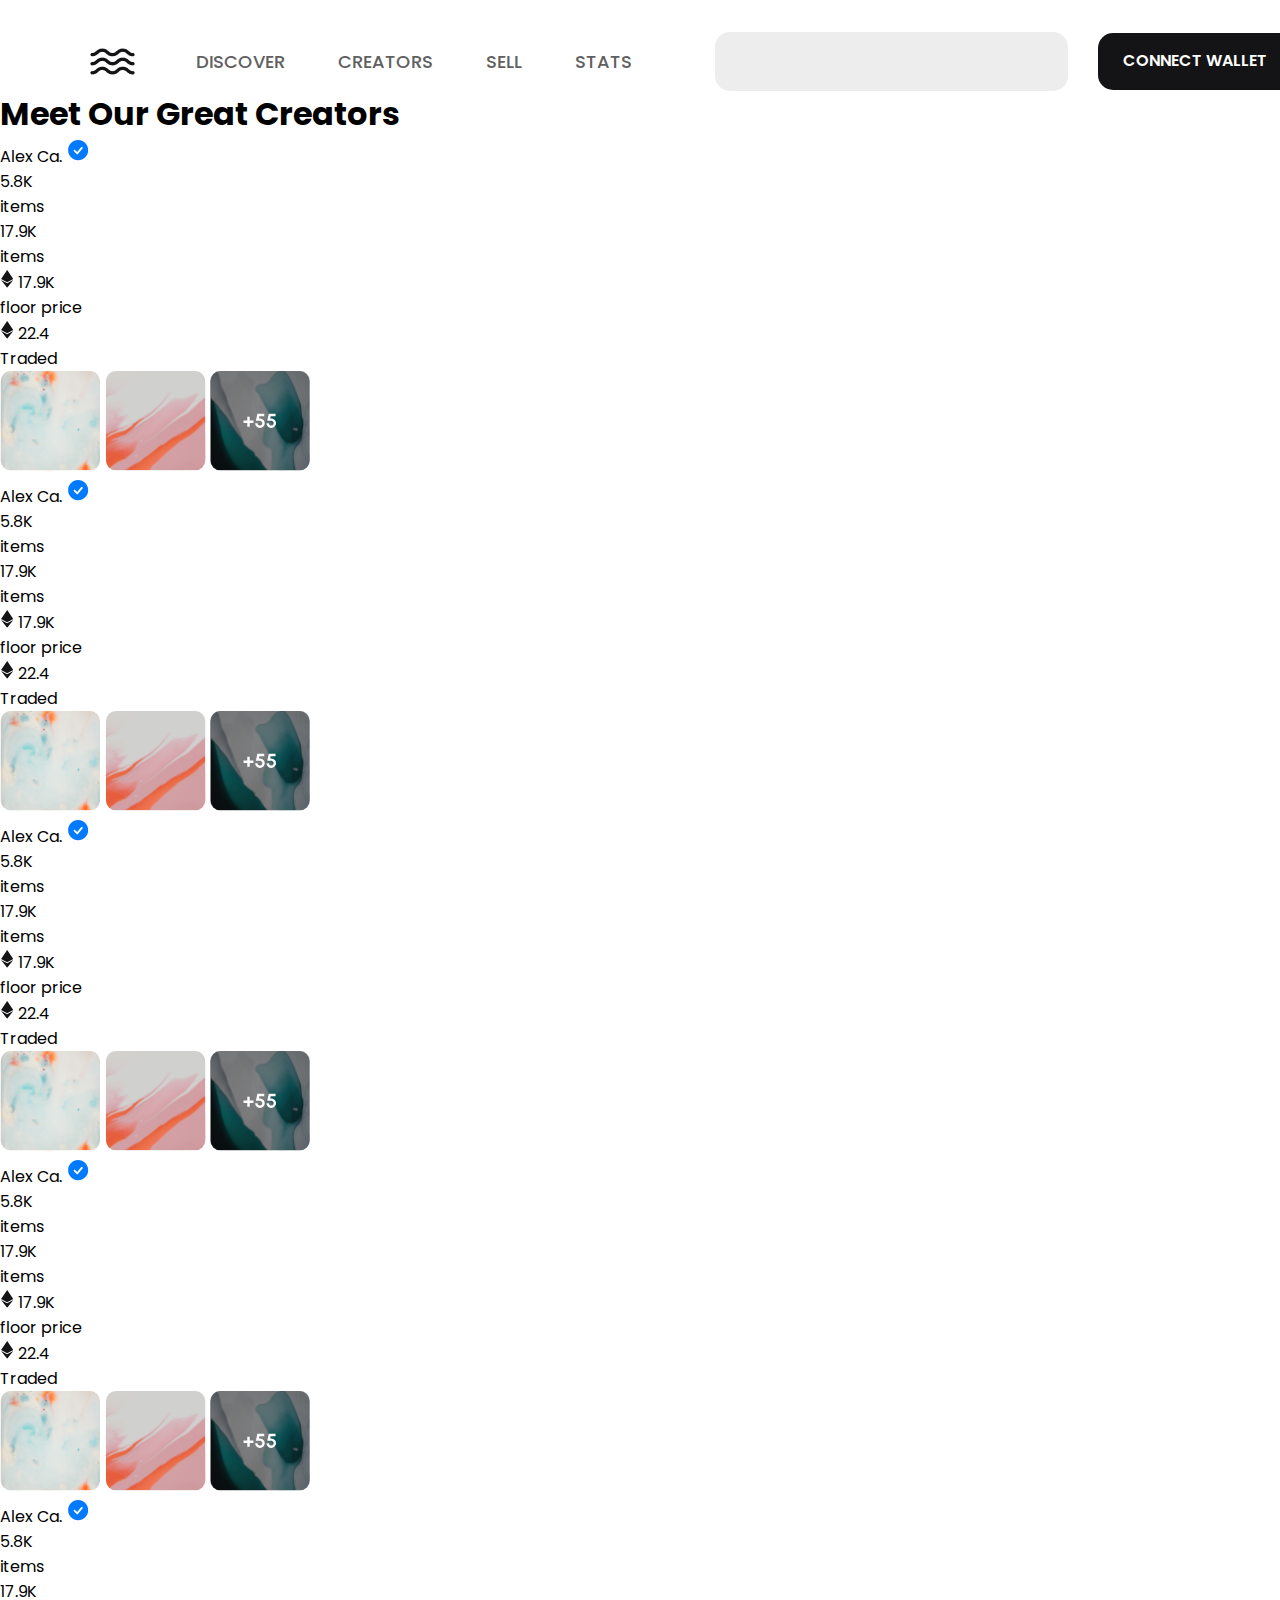
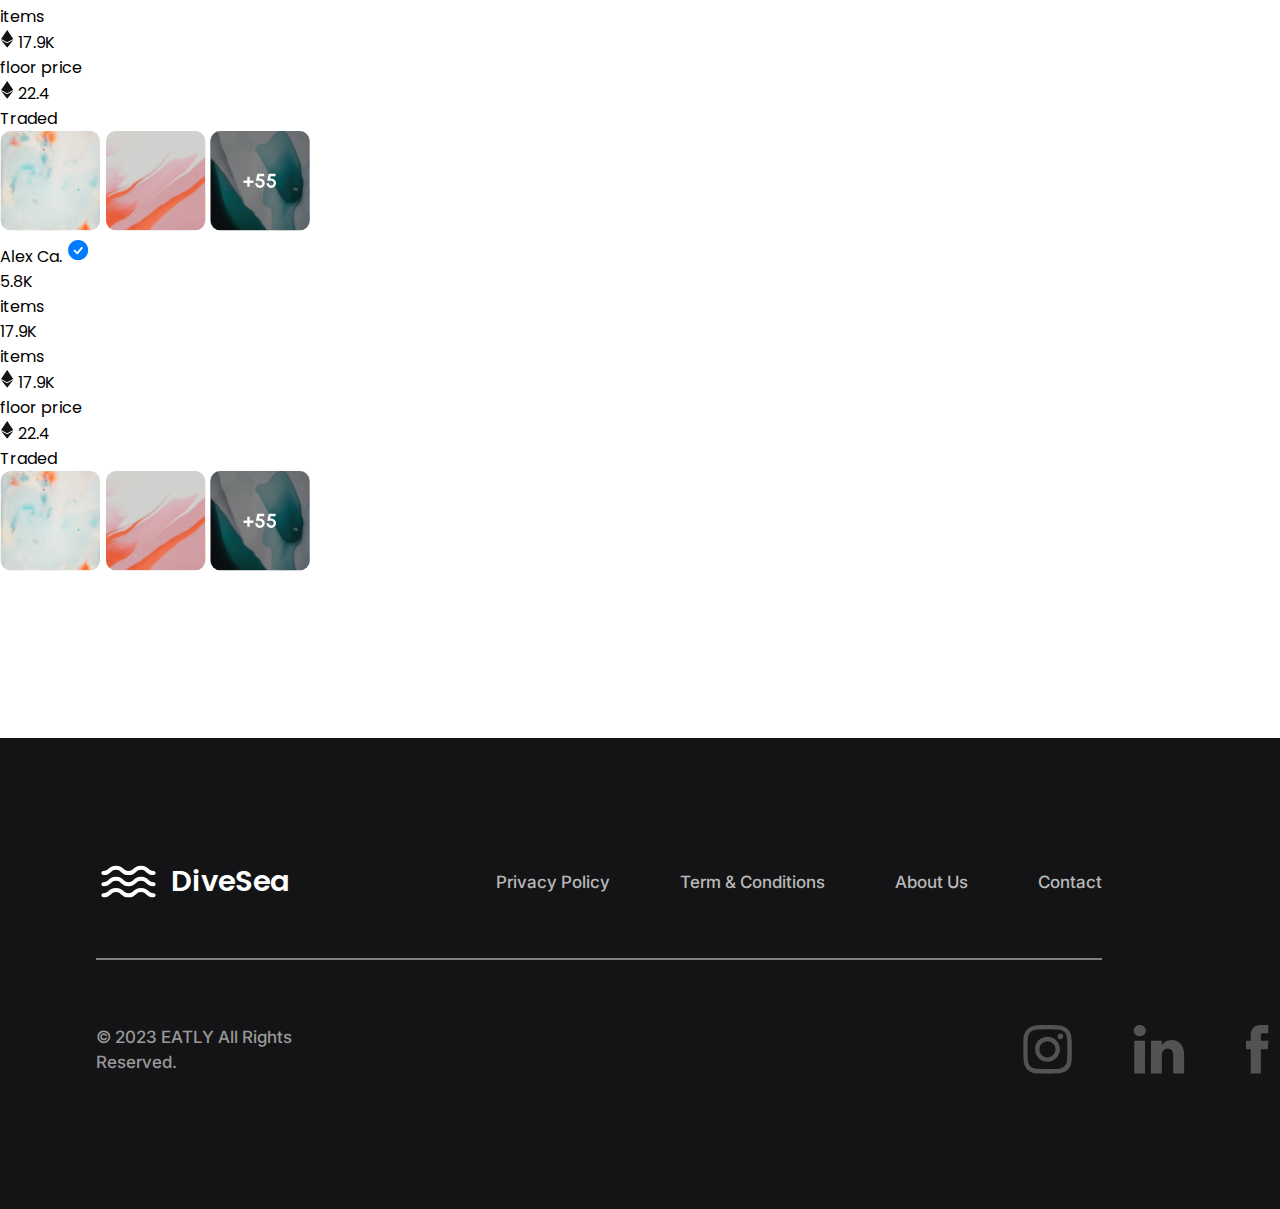
==== commit fbb2c61c: "project-three - fix css" ====
--- a/Creators.html
+++ b/Creators.html
@@ -3,15 +3,15 @@
 <head>
   <meta charset="UTF-8">
   <meta name="viewport" content="width=device-width, initial-scale=1.0">
-
-  <link rel="stylesheet" href="styles/normalize.css">
-  <link rel="stylesheet" href="styles/style.css">
-  <link rel="stylesheet" href="styles/Creators.css">
+  <title>creators</title>
 
   <link rel="preconnect" href="https://fonts.googleapis.com">
   <link rel="preconnect" href="https://fonts.gstatic.com" crossorigin>
   <link href="https://fonts.googleapis.com/css2?family=DM+Sans:ital,opsz,wght@0,9..40,500;0,9..40,700;1,9..40,400;1,9..40,500;1,9..40,700&family=Dancing+Script:wght@400;600;700&family=Inter:wght@100;200;300;400;500;600;700;800;900&family=Open+Sans:wght@300&family=Oswald:wght@200;300;400;600;700&family=Poppins:ital,wght@0,100;0,200;0,300;0,400;0,500;0,600;0,700;0,800;0,900;1,100;1,200;1,300;1,400;1,500;1,600;1,700;1,800;1,900&family=Public+Sans:ital,wght@0,100;0,200;0,300;0,400;0,500;0,600;0,700;0,800;1,100;1,200;1,300;1,400;1,500;1,600;1,700;1,800&display=swap" rel="stylesheet">
-  <title>Creators</title>
+
+  <link rel="stylesheet" href="styles/normalize.css">
+  <link rel="stylesheet" href="styles/style.css">
+  <link rel="stylesheet" href="styles/creators.css">
 </head>
 
 <body>
--- a/styles/style.css
+++ b/styles/style.css
@@ -372,13 +372,14 @@
   white-space: nowrap;
 }
 
-.NFT-container > img{
+.NFT-container > img {
+  display: block;
+  width: 100%;
+  max-height: 253px;
+
+  border-radius: 20px;
+  overflow-x: hidden;
   object-fit: cover;
-  max-height: 253px;
-  display: block;
-  border-radius: 20px;
-  width: 100%;
-  overflow: hidden;
 }
 
 .NFT-container-footer {
@@ -520,32 +521,29 @@
   flex-direction: column;
 }
 
-.recent-viewed-profile-img-1 {
+.recent-viewed-profile-img-1,
+.recent-viewed-profile-img-2 {
   display: block;
-  background-image:url(/img/section-2/img-one.svg);
   width: 50px;
   height: 50px;
+
   border-radius: 50%;
-  background-size: 56px 54px;
-}
-
-.recent-viewed-profile-img-1 img {
-  margin-top: 32px;
-  margin-left: 30px;
-}
-
-.recent-viewed-profile-img-2 {
-  display: block;
-  background-image:url(/img/section-2/img-five.svg);
-  width: 50px;
-  height: 50px;
-  border-radius: 50%;
-  background-size: 49px 67px;
-}
-
+}
+
+.recent-viewed-profile-img-1 img,
 .recent-viewed-profile-img-2 img {
   margin-top: 32px;
   margin-left: 30px;
+}
+
+.recent-viewed-profile-img-1 {
+  background-image:url(/img/section-2/img-one.svg);
+  background-size: 56px 54px;
+}
+
+.recent-viewed-profile-img-2 {
+  background-image:url(/img/section-2/img-five.svg);
+  background-size: 49px 67px;
 }
 
 .recent-viewed-profile-1-price {
@@ -578,11 +576,12 @@
 
 .section-3 {
   display: flex;
+  width: 100%;
+  height: 100vh;
+
   justify-content: center;
   align-items: center;
   flex-direction: column;
-  width: 100%;
-  height: 100vh;
   background: rgba(249, 249, 249, 1);
 }
 
@@ -635,22 +634,21 @@
   line-height: 150%; /* 34.143px */
 }
 
-.profile-table-img-1 {
-  width: 70px;
-  height: 70px;
-  border-radius: 50%;
-  background-image: url(/img/section-2/img-one.svg);
-  background-repeat: no-repeat;
-  background-size: cover;
-}
-
+.profile-table-img-1,
 .profile-table-img-2 {
   width: 70px;
   height: 70px;
   border-radius: 50%;
-  background-image: url(/img/section-2/img-five.svg);
   background-repeat: no-repeat;
   background-size: cover;
+}
+
+.profile-table-img-1 {
+  background-image: url(/img/section-2/img-one.svg);
+}
+
+.profile-table-img-2 {
+  background-image: url(/img/section-2/img-five.svg);
 }
 
 table td {
@@ -762,111 +760,19 @@
   gap: 22px;
 }
 
-.marketplace-buttom-1 {
-  display: flex;
-  width: 72px;
-  height: 56px;
-  flex-direction: row;
-  gap: 9px;
-
-  align-items: center;
-  justify-content: center;
-  text-decoration: none;
-  background-color: rgb(252, 252, 252);
-  border: 3px solid black;
-  border-radius: 15px;
-  bottom: 0;
-}
-
-.marketplace-buttom-1 p{
-  font-family: Manrope;
-  font-size: 15px;
-  font-weight: 600;
-  line-height: 23px;
-  letter-spacing: 0.2px;
-  text-align: left;
-  color: black;
-}
-
-.marketplace-buttom-2 img {
+.marketplace-buttom-2 img,
+.marketplace-buttom-3 img,
+.marketplace-buttom-4 img {
   display: block;
   width: auto;
   height: auto;
   margin-left: 20px;
 }
 
-.marketplace-buttom-2 {
-  display: flex;
-  height: 56px;
-  gap: 9px;
-
-  align-items: center;
-  justify-content: center;
-  text-decoration: none;
-  background-color: rgb(252, 252, 252);
-  border: 3px solid black;
-  border-radius: 15px;
-  bottom: 0;
-}
-
-.marketplace-buttom-2 p{
-  font-family: Manrope;
-  font-size: 15px;
-  font-weight: 600;
-  line-height: 23px;
-  letter-spacing: 0.2px;
-  text-align: left;
-  color: black;
-  padding: 16px 16px 16px 0px;
-}
-
-.marketplace-buttom-3 {
-  display: flex;
-  height: 56px;
-  gap: 9px;
-
-  align-items: center;
-  justify-content: center;
-  text-decoration: none;
-  background-color: rgb(252, 252, 252);
-  border: 3px solid black;
-  border-radius: 15px;
-  color: black;
-  bottom: 0;
-}
-
-.marketplace-buttom-3 p{
-  font-family: Manrope;
-  font-size: 15px;
-  font-weight: 600;
-  line-height: 23px;
-  letter-spacing: 0.2px;
-  text-align: left;
-  padding: 16px 16px 16px 0px;
-}
-
-.marketplace-buttom-3 img {
-  display: block;
-  width: auto;
-  height: auto;
-  margin-left: 20px;
-}
-
-.marketplace-buttom-4 {
-  display: flex;
-  height: 56px;
-  gap: 9px;
-
-  align-items: center;
-  justify-content: center;
-  text-decoration: none;
-  background-color: rgb(252, 252, 252);
-  border: 3px solid black;
-  border-radius: 15px;
-  bottom: 0;
-}
-
-.marketplace-buttom-4 p{
+.marketplace-buttom-1 p,
+.marketplace-buttom-2 p,
+.marketplace-buttom-3 p,
+.marketplace-buttom-4 p {
   font-family: Manrope;
   font-size: 15px;
   font-weight: 600;
@@ -877,11 +783,26 @@
   padding: 16px 25px 16px 0px;
 }
 
-.marketplace-buttom-4 img {
-  display: block;
-  width: auto;
-  height: auto;
-  margin-left: 20px;
+.marketplace-buttom-1 p{
+  padding: 16px 25px 16px 25px;
+}
+
+.marketplace-buttom-1,
+.marketplace-buttom-2,
+.marketplace-buttom-3,
+.marketplace-buttom-4 {
+  display: flex;
+  height: 56px;
+  gap: 9px;
+
+  align-items: center;
+  justify-content: center;
+  text-decoration: none;
+  background-color: rgb(252, 252, 252);
+  border: 3px solid black;
+  border-radius: 15px;
+  color: black;
+  bottom: 0;
 }
 
 .marketplace-card {
@@ -1044,10 +965,11 @@
   background-color: rgba(255, 255, 255, 1);
   border-radius: 20px;
   z-index: 0;
+  border-radius: 14px;
+  box-shadow: 9px 9px 44px 0px rgba(20, 20, 22, 0.10);
+
   margin-left: 30%;
   margin-top: 50px;
-  border-radius: 14px;
-  box-shadow: 9px 9px 44px 0px rgba(20, 20, 22, 0.10);
 }
 
 .section-5-bloks-little {
@@ -1060,6 +982,7 @@
   border-radius: 20px;
   box-shadow: 9px 9px 44px 0px rgba(20, 20, 22, 0.10);
   z-index: 2;
+
   margin-left: 40px;
   padding: 12px;
 }
@@ -1198,9 +1121,11 @@
   line-height: 20px;
 }
 
-.container-profile-img-1 {
+.container-profile-img-1,
+.container-profile-img-2,
+.container-profile-img-3,
+.container-profile-img-4 {
   display: block;
-  background-image:url(/img/section-2/img-one.svg);
   width: 50px;
   height: 50px;
   border-radius: 50%;
@@ -1208,60 +1133,40 @@
   margin-right: 10px;
 }
 
-.container-profile-img-1 img {
-  margin-left: 30px;
+.container-profile-img-1 {
+  background-image:url(/img/section-2/img-one.svg);
 }
 
 .container-profile-img-2 {
-  display: block;
   background-image:url(/img/section-2/img-five.svg);
-  width: 50px;
-  height: 50px;
-  border-radius: 50%;
-  background-size: 49px 67px;
-  margin-right: 10px;
-}
-
-.container-profile-img-2 img {
-  margin-left: 30px;
-}
-
-.container-profile-img-3 {
-  display: block;
-  background-image:url(/img/section-2/img-two.svg);
-  width: 50px;
-  height: 50px;
-  border-radius: 50%;
-  background-size: 56px 54px;
-  margin-right: 10px;
-}
-
-.container-profile-img-3 img {
-  margin-left: 30px;
-}
-
-.container-profile-img-4 {
-  display: block;
-  background-image:url(/img/section-2/img-three.svg);
-  width: 50px;
-  height: 50px;
-  border-radius: 50%;
-  background-size: 56px 54px;
-  margin-right: 10px;
-}
-
+  background-size: 48px 65px;
+}
+
+.container-profile-img-1 img,
+.container-profile-img-2 img,
+.container-profile-img-3 img,
 .container-profile-img-4 img {
   margin-left: 30px;
 }
 
+.container-profile-img-3 {
+  background-image: url(/img/section-2/img-three.svg);
+}
+
+.container-profile-img-4 {
+  background-image:url(/img/section-2/img-three.svg);
+}
+
 .container-profile-button {
   display: flex;
   height: auto;
   width: auto;
+
   justify-content: center;
   align-items: center;
   border-radius: 7px;
   border: 2px solid var(--neutrals-6, #E6E8EC);
+
   margin-left: auto;
   padding: 6px 14px;
 }
@@ -1273,7 +1178,7 @@
   text-align: center;
   font-style: normal;
   font-weight: 700;
-  line-height: 114.286%;
+  line-height: 114%;
 }
 
 .container-button {
@@ -1343,7 +1248,8 @@
   margin-top: 50px;
 }
 
-.section-5-button-one {
+.section-5-button-one,
+.section-5-button-two {
   display: flex;
   width: auto;
   height: auto;
@@ -1356,7 +1262,13 @@
   padding: 19px 25px;
 }
 
-.section-5-button-one > p {
+.section-5-button-two {
+  border: 2px solid rgb(252, 252, 252);
+  background-color: #141416;
+}
+
+.section-5-button-one > p,
+.section-5-button-two > p {
   color: #141416;
   font-size: 14px;
   font-style: normal;
@@ -1365,27 +1277,8 @@
   letter-spacing: 0.14px;
 }
 
-.section-5-button-two {
-  display: flex;
-  width: auto;
-  height: auto;
-
-  align-items: center;
-  justify-content: center;
-  text-decoration: none;
-  background-color:  #141416;
-  border: 2px solid rgb(252, 252, 252);
-  border-radius: 13px;
-  padding: 19px 25px;
-}
-
 .section-5-button-two > p {
   color: rgb(252, 252, 252);
-  font-size: 14px;
-  font-style: normal;
-  font-weight: 600;
-  line-height: 18px;
-  letter-spacing: 0.14px;
 }
 
 .section-5-bottom-img {
@@ -1523,10 +1416,12 @@
     text-transform: uppercase;
     margin-left: 17px;
   }
+
   .hero-text {
     margin-left: 70px;
     width: 403px;
   }
+
   .hero-text h1 {
     font-size: 54px;
     font-weight: 600;
@@ -1727,73 +1622,46 @@
     gap: 15px;
   }
 
-  .recent-viewed-profile-img-1 {
+  .recent-viewed-profile-img-1,
+  .recent-viewed-profile-img-2 {
     width: 35px;
     height: 35px;
   }
 
-  .recent-viewed-profile-img-1 img{
+  .recent-viewed-profile-img-1 img,
+  .recent-viewed-profile-img-2 img {
     width: 15px;
     height: 15px;
     margin-top: 19px;
     margin-left: 23px;
   }
 
+   .recent-viewed-profile-name > span,
    .recent-viewed-profile-name > span {
     font-size: 9px;
    }
 
-   .profile-1-price-block {
-    align-items: center;
-    margin-top: 12px;
-   }
-
-   .profile-1-price-block > img {
-    width: 15px;
-    height: 15px;
-   }
-
-   .profile-1-price-block > span {
-    font-size: 10px;
-   }
-
-   .recent-viewed-profile-2-block {
-    margin-top: 7px;
-  }
-
-  .recent-viewed-profile-img-2 {
-    width: 35px;
-    height: 35px;
-  }
-
-  .recent-viewed-profile-img-2 img{
-    width: 15px;
-    height: 15px;
-    margin-top: 19px;
-    margin-left: 23px;
-  }
-
-  .recent-viewed-profile-name > p {
-    font-size: 10px;
-   }
-
-   .recent-viewed-profile-name > span {
-    font-size: 9px;
-   }
-
+   .profile-1-price-block,
    .profile-2-price-block {
     align-items: center;
     margin-top: 12px;
    }
 
+   .profile-1-price-block > img,
    .profile-2-price-block > img {
     width: 15px;
     height: 15px;
    }
 
+   .profile-1-price-block > span,
+   .recent-viewed-profile-name > p,
    .profile-2-price-block > span {
     font-size: 10px;
    }
+
+   .recent-viewed-profile-2-block {
+    margin-top: 7px;
+  }
 
    .recent-viewed-profile-1-price > p {
     font-size: 10px;
@@ -1875,59 +1743,28 @@
     margin-top: 45px;
    }
 
-   .marketplace-buttom-1 {
-    width: 51px;
-    height: 39px;
-    border-radius: 10px;
-   }
-
    .marketplace-buttom-1 p {
     font-size: 11px;
    }
 
-   .marketplace-buttom-2 {
-    height: 39px;
-    border-radius: 10px;
-   }
-
-   .marketplace-buttom-2 img {
-    width: 17px;
-    height: 17px;
-    margin-left: 12px;
-   }
-
-   .marketplace-buttom-2 p {
-    font-size: 11px;
-    padding: 12px 12px 12px 0px;
-   }
-
-   .marketplace-buttom-3 {
-    height: 39px;
-    border-radius: 10px;
-   }
-
-   .marketplace-buttom-3 img {
-    width: 17px;
-    height: 17px;
-    margin-left: 12px;
-   }
-
-   .marketplace-buttom-3 p {
-    font-size: 11px;
-    padding: 12px 12px 12px 0px;
-   }
-
+   .marketplace-buttom-1,
+   .marketplace-buttom-2,
+   .marketplace-buttom-3,
    .marketplace-buttom-4 {
     height: 39px;
     border-radius: 10px;
    }
 
+   .marketplace-buttom-2 img,
+   .marketplace-buttom-3 img,
    .marketplace-buttom-4 img {
     width: 17px;
     height: 17px;
     margin-left: 12px;
    }
 
+   .marketplace-buttom-2 p,
+   .marketplace-buttom-3 p,
    .marketplace-buttom-4 p {
     font-size: 11px;
     padding: 12px 12px 12px 0px;
@@ -1990,7 +1827,10 @@
     font-size: 13px;
    }
 
-   .container-profile-img-1 {
+   .container-profile-img-1,
+   .container-profile-img-2,
+   .container-profile-img-3,
+   .container-profile-img-4 {
     width: 35px;
     height: 35px;
    }
@@ -2001,88 +1841,34 @@
     border-radius: 10px;
    }
 
-   .container-profile-img-1 img {
-    width: 15px;
-    height: 15px;
-    margin-left: 22px;
-   }
-
-   .container-profile-img-2 {
-    width: 35px;
-    height: 35px;
-   }
-
-   .container-profile-img-2 img {
-    width: 15px;
-    height: 15px;
-    margin-left: 22px;
-   }
-
-   .container-profile-img-3 {
-    width: 35px;
-    height: 35px;
-   }
-
-   .container-profile-img-3 img {
-    width: 15px;
-    height: 15px;
-    margin-left: 22px;
-   }
-
-   .container-profile-img-4 {
-    width: 35px;
-    height: 35px;
-   }
-
+   .container-profile-img-1 img,
+   .container-profile-img-2 img,
+   .container-profile-img-3 img,
    .container-profile-img-4 img {
     width: 15px;
     height: 15px;
     margin-left: 22px;
    }
 
-   .container-profile-name-1 > p {
-    font-size: 10px;
-    height: 15px;
-   }
-
-   .container-profile-name-1 > span {
-    font-size: 10px;
-   }
-
-   .container-profile-name-2 > p {
-    font-size: 10px;
-    height: 15px;
-   }
-
-   .container-profile-name-2 > span {
-    font-size: 10px;
-   }
-
+   .container-profile-name-1 > p,
+   .container-profile-name-2 > p,
    .container-profile-name-3 > p {
     font-size: 10px;
     height: 15px;
    }
 
-   .container-profile-name-3 > span {
+   .container-profile-name-1 > span,
+   .container-profile-name-2 > span,
+   .container-profile-name-3 > span,
+   .container-profile-button > p,
+   .container-profile-button-un > p {
     font-size: 10px;
    }
 
-   .container-profile-button {
-    padding: 4px 9px;
-    border-radius: 5px;
-   }
-
-   .container-profile-button > p {
-    font-size: 10px;
-   }
-
+   .container-profile-button,
    .container-profile-button-un {
     padding: 4px 9px;
     border-radius: 5px;
-   }
-
-   .container-profile-button-un > p {
-    font-size: 10px;
    }
 
    .section-5-bloks-little {
@@ -2123,10 +1909,7 @@
     font-size: 9px;
    }
 
-   .section-5-text p {
-    font-size: 8px;
-   }
-
+   .section-5-text p,
    .section-5-text span {
     font-size: 8px;
    }
@@ -2225,7 +2008,6 @@
     .section-5 {
       height: 130vh;
     }
-
 }
 
 @media (max-width: 376px) {
@@ -2504,11 +2286,7 @@
     font-size: 12px;
   }
 
-  .profile-table-img-1 {
-    width: 44px;
-    height: 44px;
-  }
-
+  .profile-table-img-1,
   .profile-table-img-2 {
     width: 44px;
     height: 44px;
@@ -2642,6 +2420,7 @@
     flex-shrink: 0;
     border-radius: 6px;
     margin-top: 230px;
+    margin-left: 0px;
   }
 
   .recent-viewed {
@@ -2657,49 +2436,7 @@
     height: 18px;
   }
 
-  .recent-viewed-profile-img-1 img {
-    width: 9px;
-    height: 9px;
-    margin-top: 9px;
-    margin-left: 11px
-  }
-
-  .recent-viewed-profile-1-block {
-    margin-top: 0px;
-  }
-
-  .profile-1-price-block > img {
-    width: 7px;
-    height: 7px;
-  }
-
-  .profile-1-price-block span {
-    font-size: 7px;
-  }
-
-  .recent-viewed-profile-name > p {
-    font-size: 7px;
-    white-space: nowrap;
-    height: 7px;
-  }
-
-  .recent-viewed-profile-name > span {
-    font-size: 7px;
-  }
-
-  .recent-viewed-profile-1-price > p {
-    font-size: 7px;
-  }
-
-  .profile-1-price-block {
-    margin-top: 20px;
-  }
-
-  .recent-viewed-profile-img-2 {
-    width: 18px;
-    height: 18px;
-  }
-
+  .recent-viewed-profile-img-1 img,
   .recent-viewed-profile-img-2 img {
     width: 9px;
     height: 9px;
@@ -2707,8 +2444,35 @@
     margin-left: 11px
   }
 
+  .recent-viewed-profile-1-block,
   .recent-viewed-profile-2-block {
     margin-top: 0px;
+  }
+
+  .profile-1-price-block > img {
+    width: 7px;
+    height: 7px;
+  }
+
+  .profile-1-price-block span,
+  .recent-viewed-profile-name > span,
+  .recent-viewed-profile-1-price > p {
+    font-size: 7px;
+  }
+
+  .recent-viewed-profile-name > p {
+    font-size: 7px;
+    white-space: nowrap;
+    height: 7px;
+  }
+
+  .profile-1-price-block {
+    margin-top: 20px;
+  }
+
+  .recent-viewed-profile-img-2 {
+    width: 18px;
+    height: 18px;
   }
 
   .recent-viewed-profile-1 {
@@ -2729,47 +2493,17 @@
     font-size: 9px;
   }
 
-  .container-profile-img-1{
+  .container-profile-img-1,
+  .container-profile-img-2,
+  .container-profile-img-3,
+  .container-profile-img-4 {
     width: 23px;
     height: 23px;
   }
 
-  .container-profile-img-2{
-    width: 23px;
-    height: 23px;
-  }
-
-  .container-profile-img-3{
-    width: 23px;
-    height: 23px;
-  }
-
-  .container-profile-img-4{
-    width: 23px;
-    height: 23px;
-  }
-
-  .container-profile-img-1 img {
-    width: 10px;
-    height: 10px;
-    margin-left: 15px;
-    margin-bottom: 5px;
-  }
-
-  .container-profile-img-2 img {
-    width: 10px;
-    height: 10px;
-    margin-left: 15px;
-    margin-bottom: 5px;
-  }
-
-  .container-profile-img-3 img {
-    width: 10px;
-    height: 10px;
-    margin-left: 15px;
-    margin-bottom: 5px;
-  }
-
+  .container-profile-img-1 img,
+  .container-profile-img-2 img,
+  .container-profile-img-3 img,
   .container-profile-img-4 img {
     width: 10px;
     height: 10px;
@@ -2777,55 +2511,31 @@
     margin-bottom: 5px;
   }
 
-  .container-profile-name-1 > p {
+  .container-profile-name-1 > p,
+  .container-profile-name-2 > p {
     font-size: 9px;
     height: 9px;
   }
 
-  .container-profile-name-1 > span {
+  .container-profile-name-1 > span,
+  .container-profile-name-2 > span {
     font-size: 7px;
   }
 
-  .container-profile-name-2 > p {
-    font-size: 10px;
-    height: 9px;
-  }
-
-  .container-profile-name-2 > span {
-    font-size: 8px;
-  }
-
-  .container-profile-button {
-    padding: 3px 6px;
-    border-radius: 6px;
-  }
-
-  .container-profile-button > p {
-    font-size: 9px;
-  }
-
+  .container-profile-button,
   .container-profile-button-un {
     padding: 3px 6px;
     border-radius: 6px;
   }
 
-  .container-profile-button-un > p {
+  .container-profile-button > p,
+  .container-profile-button-un > p  {
     font-size: 9px;
-
-  }
-
-  .container-profile-1 {
-    height: 27px;
-  }
-
-  .container-profile-2 {
-    height: 27px;
-  }
-
-  .container-profile-3 {
-    height: 27px;
-  }
-
+  }
+
+  .container-profile-1,
+  .container-profile-2,
+  .container-profile-3,
   .container-profile-4 {
     height: 27px;
   }
@@ -2837,22 +2547,22 @@
   }
 
   .section-5-bloks-little {
-    width: 145px;
-    height: 30px;
+    width: 150px;
+    height: 40px;
     border-radius: 6px;
     padding: 6px;
     margin-top: 35px;
-    margin-left: 20px;
-  }
-
-  .section-5-text-one p {
+    margin-left: 0px;
+  }
+
+  .section-5-text-one {
+    margin-top: 0px;
+  }
+
+  .section-5-text-one p,
+  .section-5-text > p {
     font-size: 7px;
     white-space: nowrap;
-    height: 11px;
-  }
-
-  .section-5-text > p {
-    font-size: 7px;
     height: 11px;
   }
 
@@ -2879,6 +2589,8 @@
       width: 30px;
       height: 30px;
       border-radius: 6px;
+      margin-right: 0px;
+      margin-left: 5px;
     }
 
     .section-5-button {
@@ -2913,21 +2625,13 @@
       margin-top: 25px;
     }
 
-    .section-5-button-one {
-      padding: 9px 12px;
-      border-radius: 6px;
-    }
-
-    .section-5-button-one > p {
-      font-size: 14px;
-      height: 14px;
-    }
-
+    .section-5-button-one,
     .section-5-button-two {
       padding: 9px 12px;
       border-radius: 6px;
     }
 
+    .section-5-button-one > p,
     .section-5-button-two > p {
       font-size: 14px;
       height: 14px;
@@ -3008,13 +2712,4 @@
       width: 16px;
       height: 16px;
     }
-  }
-
-
-
-
-
-
-
-
-
+  }